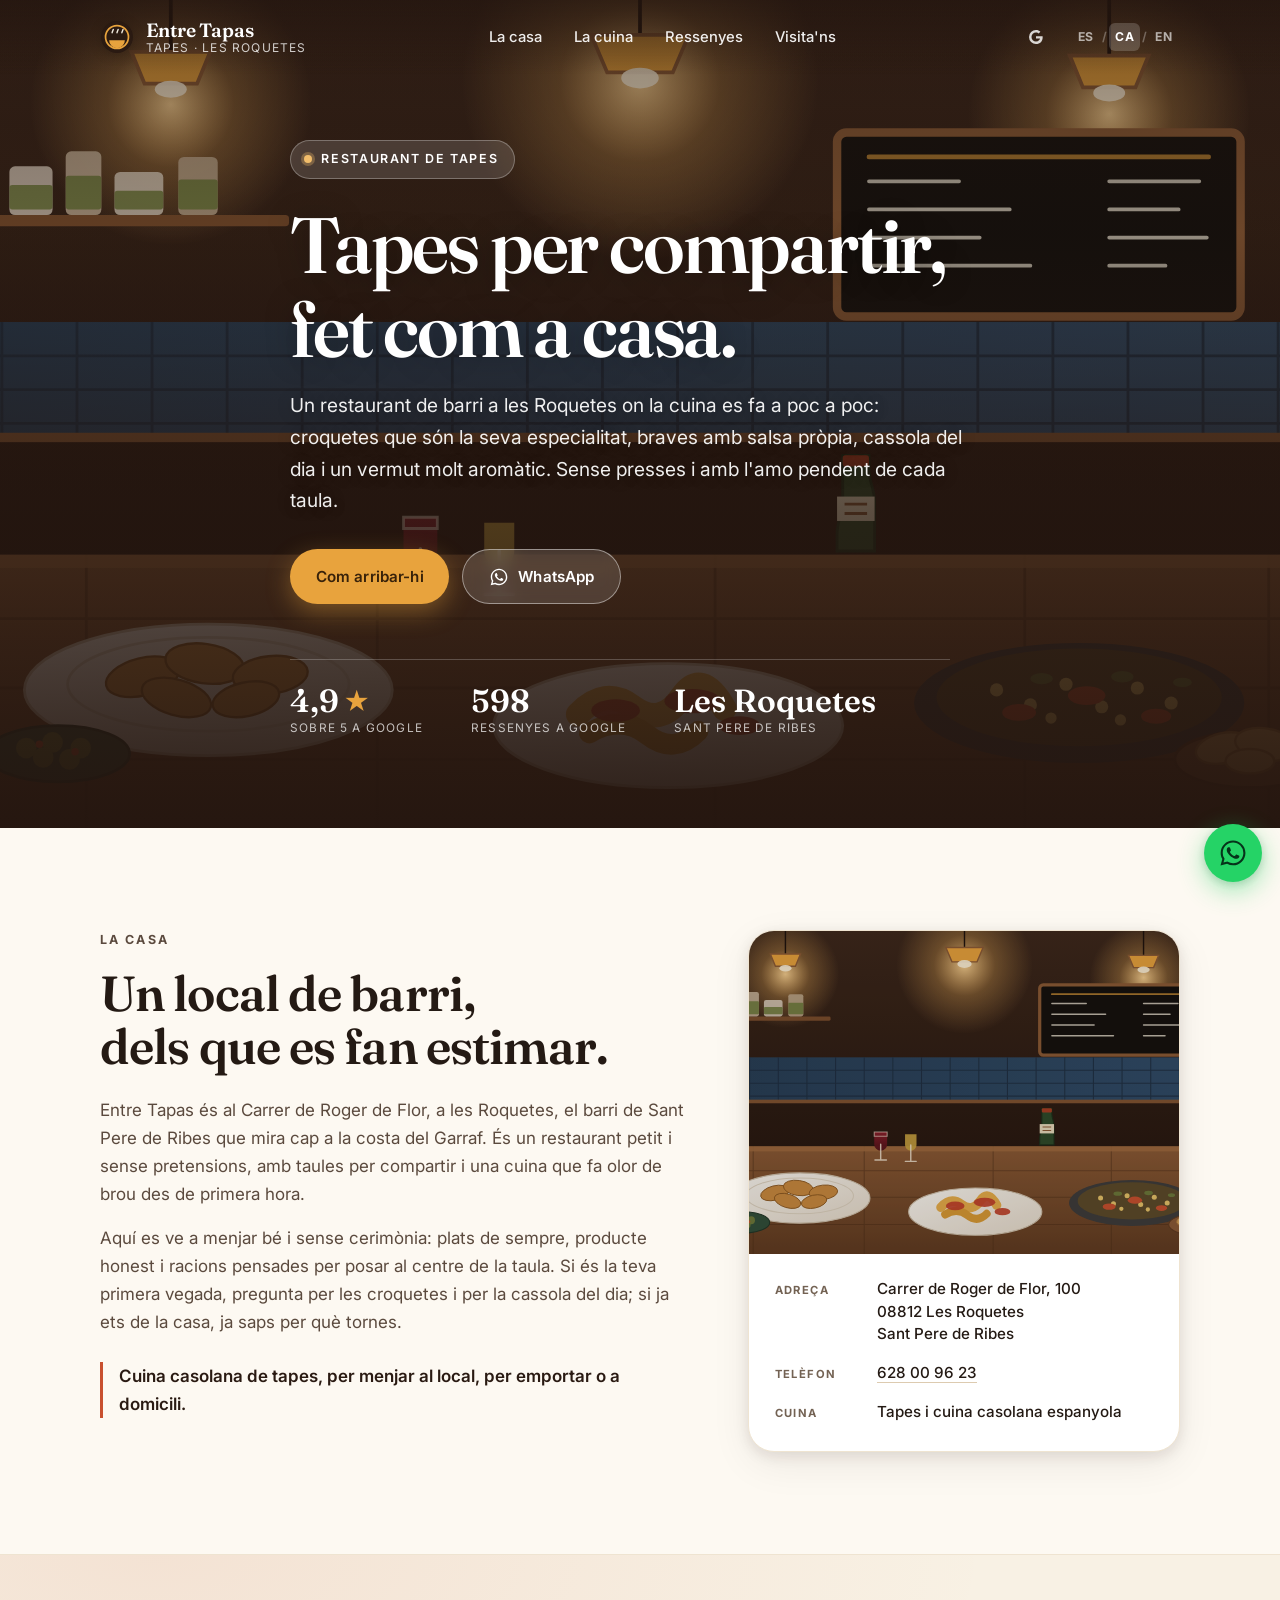
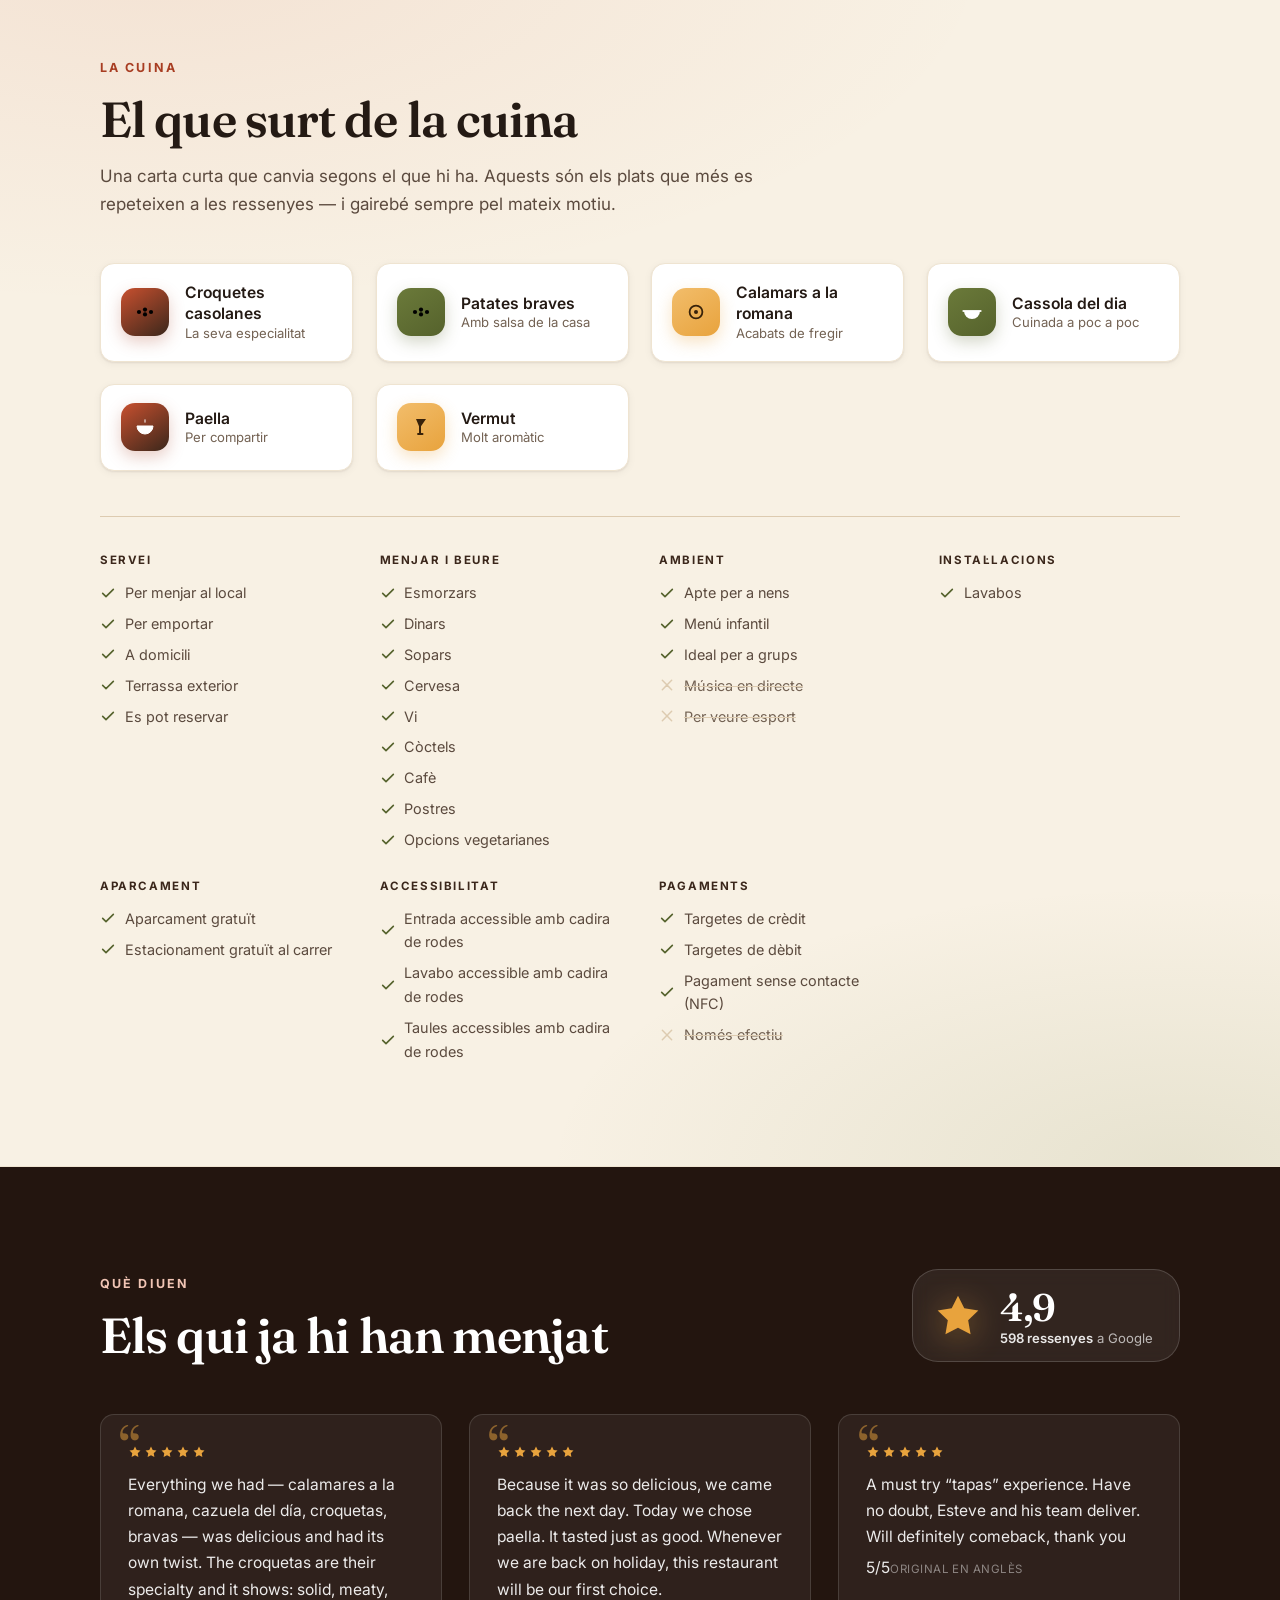
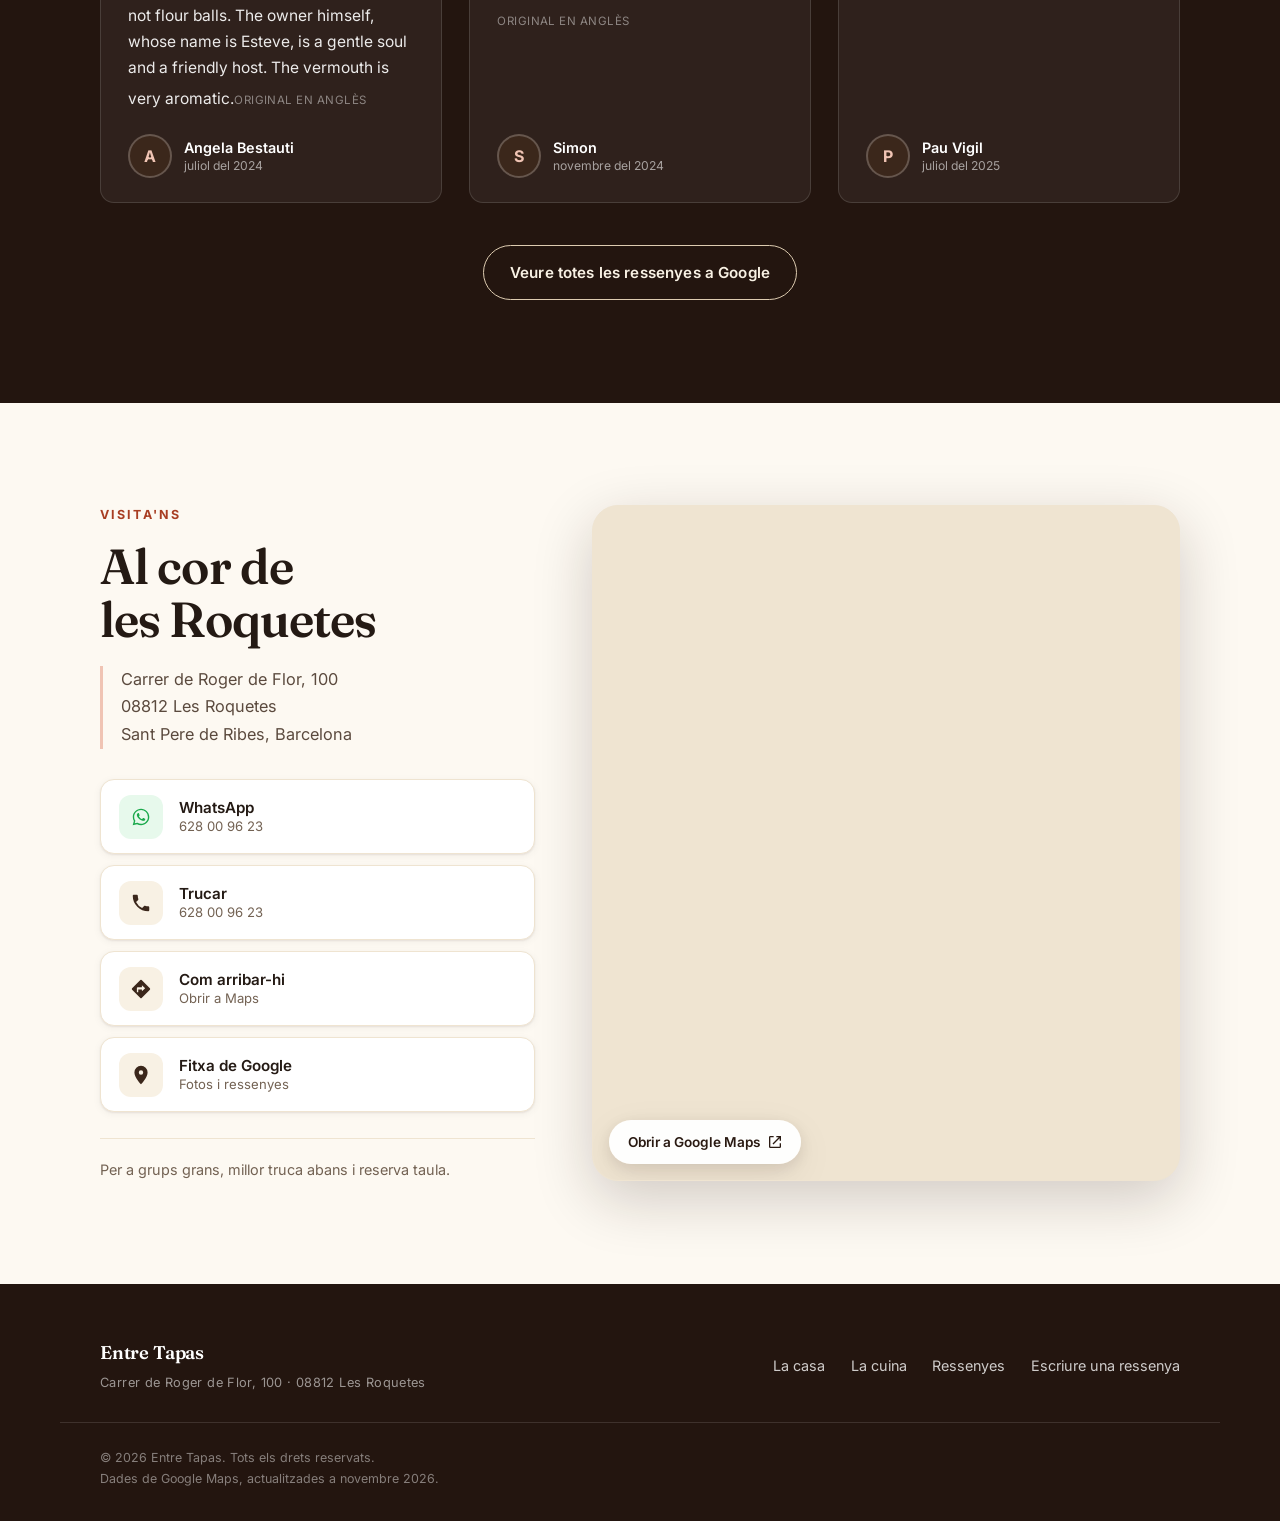
==== ca/index.html @ 2a9df908 "Entre Tapas — trilingual tapas restaurant site (es/ca/en)" ====
<!DOCTYPE html>
<html lang="ca-ES" dir="ltr">
<head>
<meta charset="utf-8">
<meta name="viewport" content="width=device-width, initial-scale=1, viewport-fit=cover">
<title>Entre Tapas — Restaurant de tapes a les Roquetes, Sant Pere de Ribes</title>
<meta name="description" content="Entre Tapas, restaurant de tapes al Carrer de Roger de Flor, 100, les Roquetes (Sant Pere de Ribes). Cuina casolana, croquetes de la casa, vermut i tracte proper. 4,9 sobre 5 amb 598 ressenyes a Google.">
<meta name="theme-color" content="#2a1a12">
<meta name="format-detection" content="telephone=no">

<link rel="canonical" href="https://yourdataweb.github.io/entre-tapas/ca/">
<link rel="alternate" hreflang="es" href="https://yourdataweb.github.io/entre-tapas/">
<link rel="alternate" hreflang="ca" href="https://yourdataweb.github.io/entre-tapas/ca/">
<link rel="alternate" hreflang="en" href="https://yourdataweb.github.io/entre-tapas/en/">
<link rel="alternate" hreflang="x-default" href="https://yourdataweb.github.io/entre-tapas/">

<meta property="og:type" content="business.business">
<meta property="og:site_name" content="Entre Tapas">
<meta property="og:title" content="Entre Tapas — Tapes casolanes a les Roquetes">
<meta property="og:description" content="Cuina casolana, croquetes de la casa i vermut a les Roquetes, Sant Pere de Ribes. 4,9 sobre 5 a Google amb 598 ressenyes.">
<meta property="og:image" content="https://yourdataweb.github.io/entre-tapas/assets/photos/og.png">
<meta property="og:image:width" content="1200">
<meta property="og:image:height" content="630">
<meta property="og:image:alt" content="Il·lustració de la barra de tapes d&#39;Entre Tapas, amb plats per compartir">
<meta property="og:url" content="https://yourdataweb.github.io/entre-tapas/ca/">
<meta property="og:locale" content="ca_ES">
<meta property="og:locale:alternate" content="es_ES">
<meta property="og:locale:alternate" content="en_GB">
<meta name="twitter:card" content="summary_large_image">
<meta name="twitter:title" content="Entre Tapas — Tapes casolanes a les Roquetes">
<meta name="twitter:description" content="Cuina casolana, croquetes de la casa i vermut a les Roquetes, Sant Pere de Ribes. 4,9 sobre 5 a Google amb 598 ressenyes.">
<meta name="twitter:image" content="https://yourdataweb.github.io/entre-tapas/assets/photos/og.png">

<link rel="icon" href="../assets/photos/favicon.svg" type="image/svg+xml">
<link rel="apple-touch-icon" href="../assets/photos/apple-touch-icon.png">
<link rel="manifest" href="../manifest.webmanifest">

<link rel="preconnect" href="https://fonts.googleapis.com">
<link rel="preconnect" href="https://fonts.gstatic.com" crossorigin>
<link href="https://fonts.googleapis.com/css2?family=Fraunces:ital,opsz,wght@0,9..144,400;0,9..144,600;0,9..144,700;1,9..144,400&family=Inter:wght@400;500;600;700&display=swap" rel="stylesheet">
<link rel="stylesheet" href="../assets/css/styles.css">

<script type="application/ld+json">{
  "@context": "https://schema.org",
  "@type": "Restaurant",
  "@id": "https://yourdataweb.github.io/entre-tapas/ca/",
  "name": "Entre Tapas",
  "url": "https://yourdataweb.github.io/entre-tapas/ca/",
  "image": "https://yourdataweb.github.io/entre-tapas/assets/photos/og.png",
  "description": "Entre Tapas, restaurant de tapes al Carrer de Roger de Flor, 100, les Roquetes (Sant Pere de Ribes). Cuina casolana, croquetes de la casa, vermut i tracte proper. 4,9 sobre 5 amb 598 ressenyes a Google.",
  "address": {
    "@type": "PostalAddress",
    "streetAddress": "Carrer de Roger de Flor, 100",
    "addressLocality": "Sant Pere de Ribes",
    "addressRegion": "Barcelona",
    "postalCode": "08812",
    "addressCountry": "ES"
  },
  "geo": {
    "@type": "GeoCoordinates",
    "latitude": 41.2312701,
    "longitude": 1.747625
  },
  "telephone": "+34 628 00 96 23",
  "inLanguage": "ca-ES",
  "servesCuisine": "Tapes, Spanish",
  "currenciesAccepted": "EUR",
  "paymentAccepted": "Cash, Credit Card, Debit Card, Contactless",
  "aggregateRating": {
    "@type": "AggregateRating",
    "ratingValue": 4.9,
    "reviewCount": 598,
    "bestRating": 5,
    "worstRating": 1
  },
  "hasMap": "https://maps.google.com/?cid=12826023967382182324",
  "sameAs": [
    "https://maps.google.com/?cid=12826023967382182324"
  ],
  "acceptsReservations": true,
  "publicAccess": true,
  "smokingAllowed": false
}</script>
</head>
<body>

<a class="skip" href="#main">Anar al contingut</a>

<header class="site-header" id="top">
  <div class="wrap header-inner">
    <a class="brand" href="../" aria-label="Entre Tapas — inici">
      <span class="brand-mark" aria-hidden="true">
        <svg viewBox="0 0 32 32" width="32" height="32" focusable="false">
          <circle cx="16" cy="16" r="15" fill="#2a1a12"/>
          <circle cx="16" cy="16" r="10.8" fill="none" stroke="#e8a33d" stroke-width="1.6"/>
          <path d="M8.6 19.1h14.8a7.4 7.4 0 0 1-14.8 0Z" fill="#e8a33d"/>
          <path d="M11.4 12.1c0-1.5 1.1-2.1 1.1-3.3M16 12.1c0-1.5 1.1-2.1 1.1-3.3M20.6 12.1c0-1.5 1.1-2.1 1.1-3.3"
                fill="none" stroke="#f2ece1" stroke-width="1.3" stroke-linecap="round"/>
        </svg>
      </span>
      <span class="brand-text">
        <span class="brand-name">Entre Tapas</span>
        <span class="brand-sub">Tapes · les Roquetes</span>
      </span>
    </a>

    <nav class="nav" aria-label="Navegació principal">
      <a href="#about">La casa</a>
      <a href="#kitchen">La cuina</a>
      <a href="#reviews">Ressenyes</a>
      <a href="#visit">Visita&#39;ns</a>
    </nav>

    <div class="header-tools">

      <ul class="social-bar social-bar--header" aria-label="Xarxes socials">
        <a class="social-link" href="https://maps.google.com/?cid=12826023967382182324" target="_blank" rel="noopener noreferrer me"
           aria-label="Google (s&#39;obre en una pestanya nova)">
          <svg viewBox="0 0 24 24" width="18" height="18" aria-hidden="true" focusable="false"><path fill="currentColor" d="M21.35 11.1H12v2.9h5.35c-.25 1.35-1.7 3.95-5.35 3.95A5.95 5.95 0 0 1 6 12a5.95 5.95 0 0 1 6-5.95c1.7 0 2.85.72 3.5 1.34l2.4-2.31C16.35 3.6 14.4 2.7 12 2.7A9.3 9.3 0 0 0 2.7 12 9.3 9.3 0 0 0 12 21.3c5.35 0 8.9-3.76 8.9-9.05 0-.6-.07-1.06-.15-1.15Z"/></svg>
        </a>
      </ul>

      <div class="lang-switch lang-switch--header" role="group" aria-label="Canviar d&#39;idioma"><a href="../" class="lang-opt" lang="es" hreflang="es"
           aria-label="Veure aquesta pàgina en castellà">ES</a><span class="lang-sep" aria-hidden="true">/</span><a href="./" class="lang-opt is-active" lang="ca" hreflang="ca"
           aria-label="Veure aquesta pàgina en català" aria-current="true">CA</a><span class="lang-sep" aria-hidden="true">/</span><a href="../en/" class="lang-opt" lang="en" hreflang="en"
           aria-label="View this page in English">EN</a></div>
      <button class="nav-toggle" type="button" aria-expanded="false" aria-controls="mobile-nav"
              aria-label="Obrir menú" data-label-open="Obrir menú" data-label-close="Tancar menú">
        <span></span><span></span><span></span>
      </button>
    </div>
  </div>

  <div class="mobile-nav" id="mobile-nav" hidden>
    <nav aria-label="Navegació principal">
      <a href="#about">La casa</a>
      <a href="#kitchen">La cuina</a>
      <a href="#reviews">Ressenyes</a>
      <a href="#visit">Visita&#39;ns</a>
    </nav>

      <ul class="social-bar social-bar--mobile" aria-label="Xarxes socials">
        <a class="social-link" href="https://maps.google.com/?cid=12826023967382182324" target="_blank" rel="noopener noreferrer me"
           aria-label="Google (s&#39;obre en una pestanya nova)">
          <svg viewBox="0 0 24 24" width="18" height="18" aria-hidden="true" focusable="false"><path fill="currentColor" d="M21.35 11.1H12v2.9h5.35c-.25 1.35-1.7 3.95-5.35 3.95A5.95 5.95 0 0 1 6 12a5.95 5.95 0 0 1 6-5.95c1.7 0 2.85.72 3.5 1.34l2.4-2.31C16.35 3.6 14.4 2.7 12 2.7A9.3 9.3 0 0 0 2.7 12 9.3 9.3 0 0 0 12 21.3c5.35 0 8.9-3.76 8.9-9.05 0-.6-.07-1.06-.15-1.15Z"/></svg>
        </a>
      </ul>

      <div class="lang-switch lang-switch--mobile" role="group" aria-label="Canviar d&#39;idioma"><a href="../" class="lang-opt" lang="es" hreflang="es"
           aria-label="Veure aquesta pàgina en castellà">ES</a><span class="lang-sep" aria-hidden="true">/</span><a href="./" class="lang-opt is-active" lang="ca" hreflang="ca"
           aria-label="Veure aquesta pàgina en català" aria-current="true">CA</a><span class="lang-sep" aria-hidden="true">/</span><a href="../en/" class="lang-opt" lang="en" hreflang="en"
           aria-label="View this page in English">EN</a></div>
  </div>
</header>

<main id="main">

  <section class="hero" aria-labelledby="hero-title">
    <div class="hero-media" aria-hidden="true">
      <img src="../assets/photos/poster.svg" alt="" width="1600" height="900" fetchpriority="high" decoding="async">
      <div class="hero-scrim"></div>
    </div>

    <div class="wrap hero-inner">
      <p class="hero-eyebrow">
        <span class="dot" aria-hidden="true"></span>
        <span>Restaurant de tapes</span>
      </p>

      <h1 id="hero-title">Tapes per compartir,<br>fet com a casa.</h1>
      <p class="hero-lede">Un restaurant de barri a les Roquetes on la cuina es fa a poc a poc: croquetes que són la seva especialitat, braves amb salsa pròpia, cassola del dia i un vermut molt aromàtic. Sense presses i amb l&#39;amo pendent de cada taula.</p>

      <div class="hero-actions">
        <a class="btn btn-primary" href="#visit">Com arribar-hi</a>
        <a class="btn btn-ghost" href="https://wa.me/34628009623" target="_blank" rel="noopener noreferrer"><svg viewBox="0 0 24 24" width="20" height="20" aria-hidden="true" focusable="false"><path fill="currentColor" d="M12.04 2C6.58 2 2.13 6.45 2.13 11.91c0 1.75.46 3.45 1.32 4.95L2 22l5.25-1.38a9.9 9.9 0 0 0 4.79 1.22h.01c5.46 0 9.91-4.45 9.91-9.91S17.5 2 12.04 2Zm0 18.15h-.01a8.2 8.2 0 0 1-4.19-1.15l-.3-.18-3.12.82.83-3.04-.2-.31a8.19 8.19 0 0 1-1.26-4.38c0-4.54 3.7-8.24 8.25-8.24 2.2 0 4.27.86 5.83 2.42a8.2 8.2 0 0 1 2.41 5.83c0 4.54-3.7 8.23-8.24 8.23Zm4.52-6.16c-.25-.12-1.47-.72-1.69-.81-.23-.08-.39-.12-.56.13-.16.24-.64.8-.79.97-.14.16-.29.19-.54.06-.25-.12-1.05-.39-1.99-1.23-.74-.66-1.23-1.47-1.38-1.72-.14-.25-.01-.38.11-.51.11-.11.25-.29.37-.43.12-.14.16-.25.25-.41.08-.17.04-.31-.02-.43-.06-.12-.56-1.34-.76-1.84-.2-.48-.4-.42-.56-.43h-.47c-.17 0-.43.06-.66.31-.23.25-.87.85-.87 2.07s.89 2.4 1.02 2.56c.12.17 1.75 2.67 4.25 3.74.59.26 1.05.41 1.41.52.59.19 1.13.16 1.56.1.48-.07 1.47-.6 1.68-1.18.21-.58.21-1.07.14-1.18-.06-.1-.22-.16-.47-.28Z"/></svg>WhatsApp<span class="sr-only"> (s&#39;obre en una pestanya nova)</span></a>
      </div>

      <ul class="hero-stats" aria-label="D&#39;un cop d&#39;ull">
        <li>
          <span class="stat-value">4,9<span class="stat-star" aria-hidden="true">★</span></span>
          <span class="stat-label">sobre 5 a Google</span>
        </li>
        <li>
          <span class="stat-value">598</span>
          <span class="stat-label">ressenyes a Google</span>
        </li>
        <li>
          <span class="stat-value">Les Roquetes</span>
          <span class="stat-label">Sant Pere de Ribes</span>
        </li>
      </ul>
    </div>
  </section>

  <section class="section about" id="about" aria-labelledby="about-title">
    <div class="wrap about-grid">
      <div class="about-copy">
        <p class="eyebrow">La casa</p>
        <h2 id="about-title">Un local de barri,<br>dels que es fan estimar.</h2>
        <p>Entre Tapas és al Carrer de Roger de Flor, a les Roquetes, el barri de Sant Pere de Ribes que mira cap a la costa del Garraf. És un restaurant petit i sense pretensions, amb taules per compartir i una cuina que fa olor de brou des de primera hora.</p>
        <p>Aquí es ve a menjar bé i sense cerimònia: plats de sempre, producte honest i racions pensades per posar al centre de la taula. Si és la teva primera vegada, pregunta per les croquetes i per la cassola del dia; si ja ets de la casa, ja saps per què tornes.</p>
        <p class="about-note">Cuina casolana de tapes, per menjar al local, per emportar o a domicili.</p>
      </div>

      <div class="about-card">
        <div class="about-card-media">
          <img src="../assets/photos/poster.svg" alt="Il·lustració de la barra de tapes d&#39;Entre Tapas, amb plats per compartir" width="800" height="600" loading="lazy" decoding="async">
        </div>
        <dl class="about-facts">
          <div>
            <dt>Adreça</dt>
            <dd>Carrer de Roger de Flor, 100<br>08812 Les Roquetes<br>Sant Pere de Ribes</dd>
          </div>
          <div>
            <dt>Telèfon</dt>
            <dd><a href="tel:+34628009623">628 00 96 23</a></dd>
          </div>
          <div>
            <dt>Cuina</dt>
            <dd>Tapes i cuina casolana espanyola</dd>
          </div>
        </dl>
      </div>
    </div>
  </section>

  <section class="section kitchen" id="kitchen" aria-labelledby="kitchen-title">
    <div class="wrap">
      <p class="eyebrow">La cuina</p>
      <h2 id="kitchen-title">El que surt de la cuina</h2>
      <p class="kitchen-lede">Una carta curta que canvia segons el que hi ha. Aquests són els plats que més es repeteixen a les ressenyes — i gairebé sempre pel mateix motiu.</p>

      <ul class="dish-grid">
        <li class="dish">
          <span class="dish-icon" aria-hidden="true">
            <svg viewBox="0 0 24 24" width="24" height="24" focusable="false"><circle cx="6" cy="12" r="2.1"/><circle cx="12" cy="9.6" r="2.1"/><circle cx="18" cy="12" r="2.1"/><circle cx="12" cy="14.4" r="2.1"/></svg>
          </span>
          <span class="dish-text">
            <strong>Croquetes casolanes</strong>
            <small>La seva especialitat</small>
          </span>
        </li>
        <li class="dish">
          <span class="dish-icon" aria-hidden="true">
            <svg viewBox="0 0 24 24" width="24" height="24" focusable="false"><circle cx="6" cy="12" r="2.1"/><circle cx="12" cy="9.6" r="2.1"/><circle cx="18" cy="12" r="2.1"/><circle cx="12" cy="14.4" r="2.1"/></svg>
          </span>
          <span class="dish-text">
            <strong>Patates braves</strong>
            <small>Amb salsa de la casa</small>
          </span>
        </li>
        <li class="dish">
          <span class="dish-icon" aria-hidden="true">
            <svg viewBox="0 0 24 24" width="24" height="24" focusable="false"><circle cx="12" cy="12" r="6.4" fill="none" stroke="currentColor" stroke-width="1.8"/><circle cx="12" cy="12" r="2" fill="currentColor"/></svg>
          </span>
          <span class="dish-text">
            <strong>Calamars a la romana</strong>
            <small>Acabats de fregir</small>
          </span>
        </li>
        <li class="dish">
          <span class="dish-icon" aria-hidden="true">
            <svg viewBox="0 0 24 24" width="24" height="24" focusable="false"><path d="M4 11h16a8 8 0 0 1-16 0Z" fill="currentColor"/><path d="M2.6 11h18.8" stroke="currentColor" stroke-width="1.8"/></svg>
          </span>
          <span class="dish-text">
            <strong>Cassola del dia</strong>
            <small>Cuinada a poc a poc</small>
          </span>
        </li>
        <li class="dish">
          <span class="dish-icon" aria-hidden="true">
            <svg viewBox="0 0 24 24" width="24" height="24" focusable="false"><path d="M12 4.4v3.2M4 11h16a8 8 0 0 1-16 0Z" fill="currentColor" stroke="currentColor"/></svg>
          </span>
          <span class="dish-text">
            <strong>Paella</strong>
            <small>Per compartir</small>
          </span>
        </li>
        <li class="dish">
          <span class="dish-icon" aria-hidden="true">
            <svg viewBox="0 0 24 24" width="24" height="24" focusable="false"><path d="M7 4h10l-5 7.2V19h-2v-7.8L7 4Z" fill="currentColor"/><path d="M9 19h4.6" stroke="currentColor" stroke-width="1.8" stroke-linecap="round"/></svg>
          </span>
          <span class="dish-text">
            <strong>Vermut</strong>
            <small>Molt aromàtic</small>
          </span>
        </li></ul>

      <div class="feature-columns"><div class="cap-inner">
        <div class="cap-group">
          <h3 class="cap-title">Servei</h3>
          <ul class="cap-list"><li class="cap is-yes"><svg viewBox="0 0 24 24" fill="none" stroke="currentColor" stroke-width="2.4" stroke-linecap="round" stroke-linejoin="round" aria-hidden="true"><path d="m4 12.5 5 5L20 6.5"/></svg><span>Per menjar al local</span></li><li class="cap is-yes"><svg viewBox="0 0 24 24" fill="none" stroke="currentColor" stroke-width="2.4" stroke-linecap="round" stroke-linejoin="round" aria-hidden="true"><path d="m4 12.5 5 5L20 6.5"/></svg><span>Per emportar</span></li><li class="cap is-yes"><svg viewBox="0 0 24 24" fill="none" stroke="currentColor" stroke-width="2.4" stroke-linecap="round" stroke-linejoin="round" aria-hidden="true"><path d="m4 12.5 5 5L20 6.5"/></svg><span>A domicili</span></li><li class="cap is-yes"><svg viewBox="0 0 24 24" fill="none" stroke="currentColor" stroke-width="2.4" stroke-linecap="round" stroke-linejoin="round" aria-hidden="true"><path d="m4 12.5 5 5L20 6.5"/></svg><span>Terrassa exterior</span></li><li class="cap is-yes"><svg viewBox="0 0 24 24" fill="none" stroke="currentColor" stroke-width="2.4" stroke-linecap="round" stroke-linejoin="round" aria-hidden="true"><path d="m4 12.5 5 5L20 6.5"/></svg><span>Es pot reservar</span></li></ul>
        </div>
        <div class="cap-group">
          <h3 class="cap-title">Menjar i beure</h3>
          <ul class="cap-list"><li class="cap is-yes"><svg viewBox="0 0 24 24" fill="none" stroke="currentColor" stroke-width="2.4" stroke-linecap="round" stroke-linejoin="round" aria-hidden="true"><path d="m4 12.5 5 5L20 6.5"/></svg><span>Esmorzars</span></li><li class="cap is-yes"><svg viewBox="0 0 24 24" fill="none" stroke="currentColor" stroke-width="2.4" stroke-linecap="round" stroke-linejoin="round" aria-hidden="true"><path d="m4 12.5 5 5L20 6.5"/></svg><span>Dinars</span></li><li class="cap is-yes"><svg viewBox="0 0 24 24" fill="none" stroke="currentColor" stroke-width="2.4" stroke-linecap="round" stroke-linejoin="round" aria-hidden="true"><path d="m4 12.5 5 5L20 6.5"/></svg><span>Sopars</span></li><li class="cap is-yes"><svg viewBox="0 0 24 24" fill="none" stroke="currentColor" stroke-width="2.4" stroke-linecap="round" stroke-linejoin="round" aria-hidden="true"><path d="m4 12.5 5 5L20 6.5"/></svg><span>Cervesa</span></li><li class="cap is-yes"><svg viewBox="0 0 24 24" fill="none" stroke="currentColor" stroke-width="2.4" stroke-linecap="round" stroke-linejoin="round" aria-hidden="true"><path d="m4 12.5 5 5L20 6.5"/></svg><span>Vi</span></li><li class="cap is-yes"><svg viewBox="0 0 24 24" fill="none" stroke="currentColor" stroke-width="2.4" stroke-linecap="round" stroke-linejoin="round" aria-hidden="true"><path d="m4 12.5 5 5L20 6.5"/></svg><span>Còctels</span></li><li class="cap is-yes"><svg viewBox="0 0 24 24" fill="none" stroke="currentColor" stroke-width="2.4" stroke-linecap="round" stroke-linejoin="round" aria-hidden="true"><path d="m4 12.5 5 5L20 6.5"/></svg><span>Cafè</span></li><li class="cap is-yes"><svg viewBox="0 0 24 24" fill="none" stroke="currentColor" stroke-width="2.4" stroke-linecap="round" stroke-linejoin="round" aria-hidden="true"><path d="m4 12.5 5 5L20 6.5"/></svg><span>Postres</span></li><li class="cap is-yes"><svg viewBox="0 0 24 24" fill="none" stroke="currentColor" stroke-width="2.4" stroke-linecap="round" stroke-linejoin="round" aria-hidden="true"><path d="m4 12.5 5 5L20 6.5"/></svg><span>Opcions vegetarianes</span></li></ul>
        </div>
        <div class="cap-group">
          <h3 class="cap-title">Ambient</h3>
          <ul class="cap-list"><li class="cap is-yes"><svg viewBox="0 0 24 24" fill="none" stroke="currentColor" stroke-width="2.4" stroke-linecap="round" stroke-linejoin="round" aria-hidden="true"><path d="m4 12.5 5 5L20 6.5"/></svg><span>Apte per a nens</span></li><li class="cap is-yes"><svg viewBox="0 0 24 24" fill="none" stroke="currentColor" stroke-width="2.4" stroke-linecap="round" stroke-linejoin="round" aria-hidden="true"><path d="m4 12.5 5 5L20 6.5"/></svg><span>Menú infantil</span></li><li class="cap is-yes"><svg viewBox="0 0 24 24" fill="none" stroke="currentColor" stroke-width="2.4" stroke-linecap="round" stroke-linejoin="round" aria-hidden="true"><path d="m4 12.5 5 5L20 6.5"/></svg><span>Ideal per a grups</span></li><li class="cap is-no"><svg viewBox="0 0 24 24" fill="none" stroke="currentColor" stroke-width="2.2" stroke-linecap="round" aria-hidden="true"><path d="m5 5 14 14M19 5 5 19"/></svg><span>Música en directe</span></li><li class="cap is-no"><svg viewBox="0 0 24 24" fill="none" stroke="currentColor" stroke-width="2.2" stroke-linecap="round" aria-hidden="true"><path d="m5 5 14 14M19 5 5 19"/></svg><span>Per veure esport</span></li></ul>
        </div>
        <div class="cap-group">
          <h3 class="cap-title">Instal·lacions</h3>
          <ul class="cap-list"><li class="cap is-yes"><svg viewBox="0 0 24 24" fill="none" stroke="currentColor" stroke-width="2.4" stroke-linecap="round" stroke-linejoin="round" aria-hidden="true"><path d="m4 12.5 5 5L20 6.5"/></svg><span>Lavabos</span></li></ul>
        </div>
        <div class="cap-group">
          <h3 class="cap-title">Aparcament</h3>
          <ul class="cap-list"><li class="cap is-yes"><svg viewBox="0 0 24 24" fill="none" stroke="currentColor" stroke-width="2.4" stroke-linecap="round" stroke-linejoin="round" aria-hidden="true"><path d="m4 12.5 5 5L20 6.5"/></svg><span>Aparcament gratuït</span></li><li class="cap is-yes"><svg viewBox="0 0 24 24" fill="none" stroke="currentColor" stroke-width="2.4" stroke-linecap="round" stroke-linejoin="round" aria-hidden="true"><path d="m4 12.5 5 5L20 6.5"/></svg><span>Estacionament gratuït al carrer</span></li></ul>
        </div>
        <div class="cap-group">
          <h3 class="cap-title">Accessibilitat</h3>
          <ul class="cap-list"><li class="cap is-yes"><svg viewBox="0 0 24 24" fill="none" stroke="currentColor" stroke-width="2.4" stroke-linecap="round" stroke-linejoin="round" aria-hidden="true"><path d="m4 12.5 5 5L20 6.5"/></svg><span>Entrada accessible amb cadira de rodes</span></li><li class="cap is-yes"><svg viewBox="0 0 24 24" fill="none" stroke="currentColor" stroke-width="2.4" stroke-linecap="round" stroke-linejoin="round" aria-hidden="true"><path d="m4 12.5 5 5L20 6.5"/></svg><span>Lavabo accessible amb cadira de rodes</span></li><li class="cap is-yes"><svg viewBox="0 0 24 24" fill="none" stroke="currentColor" stroke-width="2.4" stroke-linecap="round" stroke-linejoin="round" aria-hidden="true"><path d="m4 12.5 5 5L20 6.5"/></svg><span>Taules accessibles amb cadira de rodes</span></li></ul>
        </div>
        <div class="cap-group">
          <h3 class="cap-title">Pagaments</h3>
          <ul class="cap-list"><li class="cap is-yes"><svg viewBox="0 0 24 24" fill="none" stroke="currentColor" stroke-width="2.4" stroke-linecap="round" stroke-linejoin="round" aria-hidden="true"><path d="m4 12.5 5 5L20 6.5"/></svg><span>Targetes de crèdit</span></li><li class="cap is-yes"><svg viewBox="0 0 24 24" fill="none" stroke="currentColor" stroke-width="2.4" stroke-linecap="round" stroke-linejoin="round" aria-hidden="true"><path d="m4 12.5 5 5L20 6.5"/></svg><span>Targetes de dèbit</span></li><li class="cap is-yes"><svg viewBox="0 0 24 24" fill="none" stroke="currentColor" stroke-width="2.4" stroke-linecap="round" stroke-linejoin="round" aria-hidden="true"><path d="m4 12.5 5 5L20 6.5"/></svg><span>Pagament sense contacte (NFC)</span></li><li class="cap is-no"><svg viewBox="0 0 24 24" fill="none" stroke="currentColor" stroke-width="2.2" stroke-linecap="round" aria-hidden="true"><path d="m5 5 14 14M19 5 5 19"/></svg><span>Només efectiu</span></li></ul>
        </div>
      </div></div>
    </div>
  </section>

  <section class="section reviews" id="reviews" aria-labelledby="reviews-title">
    <div class="wrap">
      <div class="reviews-head">
        <div>
          <p class="eyebrow">Què diuen</p>
          <h2 id="reviews-title">Els qui ja hi han menjat</h2>
        </div>
        <div class="rating-badge" role="img" aria-label="Valoració de 4,9 sobre 5 basada en 598 ressenyes de Google">
          <span class="rating-star" aria-hidden="true">
            <svg viewBox="0 0 24 24" width="56" height="56" focusable="false"><path fill="currentColor" d="m12 2.6 2.9 5.88 6.49.94-4.7 4.58 1.11 6.46L12 17.4l-5.8 3.06 1.1-6.46-4.69-4.58 6.49-.94L12 2.6Z"/></svg>
          </span>
          <span class="rating-body">
            <span class="rating-value">4,9</span>
            <span class="rating-meta"><span>598 ressenyes</span> a Google</span>
          </span>
        </div>
      </div>

      <ul class="review-grid" id="review-grid">
        <li class="review">
          <span class="review-stars" aria-label="5 / 5"><span class=""><svg viewBox="0 0 24 24" fill="currentColor" aria-hidden="true" focusable="false"><path d="m12 2.6 2.9 5.88 6.49.94-4.7 4.58 1.11 6.46L12 17.4l-5.8 3.06 1.1-6.46-4.69-4.58 6.49-.94L12 2.6Z"/></svg></span><span class=""><svg viewBox="0 0 24 24" fill="currentColor" aria-hidden="true" focusable="false"><path d="m12 2.6 2.9 5.88 6.49.94-4.7 4.58 1.11 6.46L12 17.4l-5.8 3.06 1.1-6.46-4.69-4.58 6.49-.94L12 2.6Z"/></svg></span><span class=""><svg viewBox="0 0 24 24" fill="currentColor" aria-hidden="true" focusable="false"><path d="m12 2.6 2.9 5.88 6.49.94-4.7 4.58 1.11 6.46L12 17.4l-5.8 3.06 1.1-6.46-4.69-4.58 6.49-.94L12 2.6Z"/></svg></span><span class=""><svg viewBox="0 0 24 24" fill="currentColor" aria-hidden="true" focusable="false"><path d="m12 2.6 2.9 5.88 6.49.94-4.7 4.58 1.11 6.46L12 17.4l-5.8 3.06 1.1-6.46-4.69-4.58 6.49-.94L12 2.6Z"/></svg></span><span class=""><svg viewBox="0 0 24 24" fill="currentColor" aria-hidden="true" focusable="false"><path d="m12 2.6 2.9 5.88 6.49.94-4.7 4.58 1.11 6.46L12 17.4l-5.8 3.06 1.1-6.46-4.69-4.58 6.49-.94L12 2.6Z"/></svg></span></span>
          <blockquote><p lang="en">Everything we had — calamares a la romana, cazuela del día, croquetas, bravas — was delicious and had its own twist. The croquetas are their specialty and it shows: solid, meaty, not flour balls. The owner himself, whose name is Esteve, is a gentle soul and a friendly host. The vermouth is very aromatic.</p><span class="review-lang">Original en anglès</span></blockquote>
          <footer>
            <span class="review-avatar">
              <span class="review-avatar-fallback" aria-hidden="true">A</span><img src="https://lh3.googleusercontent.com/a-/ALV-UjVMlYPz1Aj9P3bmAUyeVFyhD51n6DeFMOE44fzyADMKrXBDN1Y=s128-c0x00000000-cc-rp-mo-ba5" alt="" width="44" height="44" loading="lazy" decoding="async" referrerpolicy="no-referrer" onerror="this.remove()">
            </span>
            <span class="review-meta">
              <strong>Angela Bestauti</strong>
              <small>juliol del 2024</small>
            </span>
          </footer>
        </li>
        <li class="review">
          <span class="review-stars" aria-label="5 / 5"><span class=""><svg viewBox="0 0 24 24" fill="currentColor" aria-hidden="true" focusable="false"><path d="m12 2.6 2.9 5.88 6.49.94-4.7 4.58 1.11 6.46L12 17.4l-5.8 3.06 1.1-6.46-4.69-4.58 6.49-.94L12 2.6Z"/></svg></span><span class=""><svg viewBox="0 0 24 24" fill="currentColor" aria-hidden="true" focusable="false"><path d="m12 2.6 2.9 5.88 6.49.94-4.7 4.58 1.11 6.46L12 17.4l-5.8 3.06 1.1-6.46-4.69-4.58 6.49-.94L12 2.6Z"/></svg></span><span class=""><svg viewBox="0 0 24 24" fill="currentColor" aria-hidden="true" focusable="false"><path d="m12 2.6 2.9 5.88 6.49.94-4.7 4.58 1.11 6.46L12 17.4l-5.8 3.06 1.1-6.46-4.69-4.58 6.49-.94L12 2.6Z"/></svg></span><span class=""><svg viewBox="0 0 24 24" fill="currentColor" aria-hidden="true" focusable="false"><path d="m12 2.6 2.9 5.88 6.49.94-4.7 4.58 1.11 6.46L12 17.4l-5.8 3.06 1.1-6.46-4.69-4.58 6.49-.94L12 2.6Z"/></svg></span><span class=""><svg viewBox="0 0 24 24" fill="currentColor" aria-hidden="true" focusable="false"><path d="m12 2.6 2.9 5.88 6.49.94-4.7 4.58 1.11 6.46L12 17.4l-5.8 3.06 1.1-6.46-4.69-4.58 6.49-.94L12 2.6Z"/></svg></span></span>
          <blockquote><p lang="en">Because it was so delicious, we came back the next day. Today we chose paella. It tasted just as good. Whenever we are back on holiday, this restaurant will be our first choice.</p><span class="review-lang">Original en anglès</span></blockquote>
          <footer>
            <span class="review-avatar">
              <span class="review-avatar-fallback" aria-hidden="true">S</span><img src="https://lh3.googleusercontent.com/a-/ALV-UjW9GNkBhTxRxsc7ni58oKzXyUYLGbPI_lx5yRId5dVjpNsUh6I=s128-c0x00000000-cc-rp-mo" alt="" width="44" height="44" loading="lazy" decoding="async" referrerpolicy="no-referrer" onerror="this.remove()">
            </span>
            <span class="review-meta">
              <strong>Simon</strong>
              <small>novembre del 2024</small>
            </span>
          </footer>
        </li>
        <li class="review">
          <span class="review-stars" aria-label="5 / 5"><span class=""><svg viewBox="0 0 24 24" fill="currentColor" aria-hidden="true" focusable="false"><path d="m12 2.6 2.9 5.88 6.49.94-4.7 4.58 1.11 6.46L12 17.4l-5.8 3.06 1.1-6.46-4.69-4.58 6.49-.94L12 2.6Z"/></svg></span><span class=""><svg viewBox="0 0 24 24" fill="currentColor" aria-hidden="true" focusable="false"><path d="m12 2.6 2.9 5.88 6.49.94-4.7 4.58 1.11 6.46L12 17.4l-5.8 3.06 1.1-6.46-4.69-4.58 6.49-.94L12 2.6Z"/></svg></span><span class=""><svg viewBox="0 0 24 24" fill="currentColor" aria-hidden="true" focusable="false"><path d="m12 2.6 2.9 5.88 6.49.94-4.7 4.58 1.11 6.46L12 17.4l-5.8 3.06 1.1-6.46-4.69-4.58 6.49-.94L12 2.6Z"/></svg></span><span class=""><svg viewBox="0 0 24 24" fill="currentColor" aria-hidden="true" focusable="false"><path d="m12 2.6 2.9 5.88 6.49.94-4.7 4.58 1.11 6.46L12 17.4l-5.8 3.06 1.1-6.46-4.69-4.58 6.49-.94L12 2.6Z"/></svg></span><span class=""><svg viewBox="0 0 24 24" fill="currentColor" aria-hidden="true" focusable="false"><path d="m12 2.6 2.9 5.88 6.49.94-4.7 4.58 1.11 6.46L12 17.4l-5.8 3.06 1.1-6.46-4.69-4.58 6.49-.94L12 2.6Z"/></svg></span></span>
          <blockquote><p lang="en">A must try “tapas” experience. Have no doubt, Esteve and his team deliver. Will definitely comeback, thank you 5/5</p><span class="review-lang">Original en anglès</span></blockquote>
          <footer>
            <span class="review-avatar">
              <span class="review-avatar-fallback" aria-hidden="true">P</span><img src="https://lh3.googleusercontent.com/a-/ALV-UjWvCSuVl93GmH2Rz6Pj5V7A5-eWFzpzwsUXREGjOewHp5o4M5re=s128-c0x00000000-cc-rp-mo-ba3" alt="" width="44" height="44" loading="lazy" decoding="async" referrerpolicy="no-referrer" onerror="this.remove()">
            </span>
            <span class="review-meta">
              <strong>Pau Vigil</strong>
              <small>juliol del 2025</small>
            </span>
          </footer>
        </li></ul>

      <p class="reviews-foot">
        <a class="btn btn-outline" href="https://www.google.com/maps/place//data=!4m4!3m3!1s0x12a387e1ad257dc5:0xb1ff30d7d87619b4!9m1!1b1" target="_blank" rel="noopener noreferrer">Veure totes les ressenyes a Google<span class="sr-only"> (s&#39;obre en una pestanya nova)</span></a>
      </p>
    </div>
  </section>

  <section class="section visit" id="visit" aria-labelledby="visit-title">
    <div class="wrap visit-grid">
      <div class="visit-copy">
        <p class="eyebrow">Visita&#39;ns</p>
        <h2 id="visit-title">Al cor de les Roquetes</h2>

        <address class="visit-address">
          Carrer de Roger de Flor, 100<br>
          08812 Les Roquetes<br>
          Sant Pere de Ribes, Barcelona
        </address>

        <div class="contact-actions">
          <a class="contact-btn" href="https://wa.me/34628009623" target="_blank" rel="noopener noreferrer" aria-label="Escriure a Entre Tapas per WhatsApp al 628 00 96 23">
            <span class="contact-icon" aria-hidden="true"><svg viewBox="0 0 24 24" width="20" height="20" aria-hidden="true" focusable="false"><path fill="currentColor" d="M12.04 2C6.58 2 2.13 6.45 2.13 11.91c0 1.75.46 3.45 1.32 4.95L2 22l5.25-1.38a9.9 9.9 0 0 0 4.79 1.22h.01c5.46 0 9.91-4.45 9.91-9.91S17.5 2 12.04 2Zm0 18.15h-.01a8.2 8.2 0 0 1-4.19-1.15l-.3-.18-3.12.82.83-3.04-.2-.31a8.19 8.19 0 0 1-1.26-4.38c0-4.54 3.7-8.24 8.25-8.24 2.2 0 4.27.86 5.83 2.42a8.2 8.2 0 0 1 2.41 5.83c0 4.54-3.7 8.23-8.24 8.23Zm4.52-6.16c-.25-.12-1.47-.72-1.69-.81-.23-.08-.39-.12-.56.13-.16.24-.64.8-.79.97-.14.16-.29.19-.54.06-.25-.12-1.05-.39-1.99-1.23-.74-.66-1.23-1.47-1.38-1.72-.14-.25-.01-.38.11-.51.11-.11.25-.29.37-.43.12-.14.16-.25.25-.41.08-.17.04-.31-.02-.43-.06-.12-.56-1.34-.76-1.84-.2-.48-.4-.42-.56-.43h-.47c-.17 0-.43.06-.66.31-.23.25-.87.85-.87 2.07s.89 2.4 1.02 2.56c.12.17 1.75 2.67 4.25 3.74.59.26 1.05.41 1.41.52.59.19 1.13.16 1.56.1.48-.07 1.47-.6 1.68-1.18.21-.58.21-1.07.14-1.18-.06-.1-.22-.16-.47-.28Z"/></svg></span>
            <span class="contact-text"><strong>WhatsApp</strong><small>628 00 96 23</small></span>
          </a>

          <a class="contact-btn" href="tel:+34628009623" aria-label="Trucar a Entre Tapas al 628 00 96 23">
            <span class="contact-icon" aria-hidden="true">
              <svg viewBox="0 0 24 24" width="22" height="22" focusable="false"><path fill="currentColor" d="M6.6 10.8a15.1 15.1 0 0 0 6.6 6.6l2.2-2.2c.3-.3.7-.4 1-.2 1.2.4 2.4.6 3.6.6.6 0 1 .4 1 1V20c0 .6-.4 1-1 1A17 17 0 0 1 3 4c0-.6.4-1 1-1h3.5c.6 0 1 .4 1 1 0 1.3.2 2.5.6 3.6.1.4 0 .8-.2 1l-2.3 2.2Z"/></svg>
            </span>
            <span class="contact-text"><strong>Trucar</strong><small>628 00 96 23</small></span>
          </a>

          <a class="contact-btn" href="https://www.google.com/maps/dir/?api=1&amp;destination=41.2312701,1.747625&amp;destination_place_id=ChIJxX0lreGHoxIRtBl22Ncw_7E" target="_blank" rel="noopener noreferrer">
            <span class="contact-icon" aria-hidden="true">
              <svg viewBox="0 0 24 24" width="22" height="22" focusable="false"><path fill="currentColor" d="M21.7 11.3 12.7 2.3a1 1 0 0 0-1.4 0l-9 9a1 1 0 0 0 0 1.4l9 9a1 1 0 0 0 1.4 0l9-9a1 1 0 0 0 0-1.4ZM13 14.5v-2h-4v3H7.5V11a1 1 0 0 1 1-1H13V8l3.5 3.2-3.5 3.3Z"/></svg>
            </span>
            <span class="contact-text"><strong>Com arribar-hi</strong><small>Obrir a Maps</small></span>
          </a>

          <a class="contact-btn" href="https://maps.google.com/?cid=12826023967382182324" target="_blank" rel="noopener noreferrer">
            <span class="contact-icon" aria-hidden="true">
              <svg viewBox="0 0 24 24" width="22" height="22" focusable="false"><path fill="currentColor" d="M12 2a7.2 7.2 0 0 0-7.2 7.2C4.8 15 12 22 12 22s7.2-7 7.2-12.8A7.2 7.2 0 0 0 12 2Zm0 9.6a2.4 2.4 0 1 1 0-4.8 2.4 2.4 0 0 1 0 4.8Z"/></svg>
            </span>
            <span class="contact-text"><strong>Fitxa de Google</strong><small>Fotos i ressenyes</small></span>
          </a>
        </div>

        <p class="visit-note">Per a grups grans, millor truca abans i reserva taula.</p>
      </div>

      <div class="map-card">
        <iframe
          id="map-frame"
          title="Mapa amb la ubicació d&#39;Entre Tapas al Carrer de Roger de Flor, les Roquetes"
          src="https://www.google.com/maps?q=41.2312701,1.747625&amp;z=17&amp;hl=es&amp;output=embed"
          width="100%" height="100%"
          style="border:0" loading="lazy" referrerpolicy="no-referrer-when-downgrade" allowfullscreen></iframe>
        <a class="map-link" href="https://maps.google.com/?cid=12826023967382182324" target="_blank" rel="noopener noreferrer">
          Obrir a Google Maps
          <svg viewBox="0 0 24 24" width="16" height="16" aria-hidden="true" focusable="false"><path fill="currentColor" d="M14 3v2h3.6l-9.3 9.3 1.4 1.4L19 6.4V10h2V3h-7Z"/><path fill="currentColor" d="M19 19H5V5h5V3H5a2 2 0 0 0-2 2v14a2 2 0 0 0 2 2h14a2 2 0 0 0 2-2v-5h-2v5Z"/></svg>
          <span class="sr-only"> (s&#39;obre en una pestanya nova)</span>
        </a>
      </div>
    </div>
  </section>

</main>

<footer class="site-footer">
  <div class="wrap footer-inner">
    <div class="footer-brand">
      <span class="brand-name">Entre Tapas</span>
      <span class="brand-sub">Carrer de Roger de Flor, 100 · 08812 Les Roquetes</span>
    </div>
    <nav class="footer-links" aria-label="Navegació del peu de pàgina">
      <a href="#about">La casa</a>
      <a href="#kitchen">La cuina</a>
      <a href="#reviews">Ressenyes</a>
      <a href="https://search.google.com/local/writereview?placeid=ChIJxX0lreGHoxIRtBl22Ncw_7E" target="_blank" rel="noopener noreferrer">Escriure una ressenya</a>
    </nav>
  </div>
  <div class="wrap footer-fine">
    <p>© <span id="year">2026</span> Entre Tapas. Tots els drets reservats.</p>
    <p>Dades de Google Maps, actualitzades a novembre 2026.</p>
  </div>
</footer>

<a class="wa-fab" href="https://wa.me/34628009623" target="_blank" rel="noopener noreferrer" aria-label="Escriure a Entre Tapas per WhatsApp al 628 00 96 23"><svg viewBox="0 0 24 24" width="30" height="30" aria-hidden="true" focusable="false"><path fill="currentColor" d="M12.04 2C6.58 2 2.13 6.45 2.13 11.91c0 1.75.46 3.45 1.32 4.95L2 22l5.25-1.38a9.9 9.9 0 0 0 4.79 1.22h.01c5.46 0 9.91-4.45 9.91-9.91S17.5 2 12.04 2Zm0 18.15h-.01a8.2 8.2 0 0 1-4.19-1.15l-.3-.18-3.12.82.83-3.04-.2-.31a8.19 8.19 0 0 1-1.26-4.38c0-4.54 3.7-8.24 8.25-8.24 2.2 0 4.27.86 5.83 2.42a8.2 8.2 0 0 1 2.41 5.83c0 4.54-3.7 8.23-8.24 8.23Zm4.52-6.16c-.25-.12-1.47-.72-1.69-.81-.23-.08-.39-.12-.56.13-.16.24-.64.8-.79.97-.14.16-.29.19-.54.06-.25-.12-1.05-.39-1.99-1.23-.74-.66-1.23-1.47-1.38-1.72-.14-.25-.01-.38.11-.51.11-.11.25-.29.37-.43.12-.14.16-.25.25-.41.08-.17.04-.31-.02-.43-.06-.12-.56-1.34-.76-1.84-.2-.48-.4-.42-.56-.43h-.47c-.17 0-.43.06-.66.31-.23.25-.87.85-.87 2.07s.89 2.4 1.02 2.56c.12.17 1.75 2.67 4.25 3.74.59.26 1.05.41 1.41.52.59.19 1.13.16 1.56.1.48-.07 1.47-.6 1.68-1.18.21-.58.21-1.07.14-1.18-.06-.1-.22-.16-.47-.28Z"/></svg></a>

<script src="../assets/js/app.js" defer></script>
</body>
</html>
---- assets/css/styles.css ----
/* ==========================================================================
   Entre Tapas — tapas restaurant
   Theme: warm tavern. Terracotta, olive, cream paper, dark wood, saffron.
   ========================================================================== */

:root {
  /* palette */
  --wood-900: #23150f;
  --wood-800: #2a1a12;
  --wood-700: #3b271b;
  --wood-600: #4d3524;

  --terra-500: #c8502f;
  --terra-600: #a83d22;
  --terra-200: #f0c4b4;

  --olive-500: #6b7a3a;
  --olive-600: #55622c;
  --olive-200: #d3dbae;

  --saffron-500: #e8a33d;
  --saffron-400: #f2bd6b;

  --cream-50:  #fdf9f2;
  --cream-100: #f8f1e4;
  --cream-200: #efe4d1;
  --cream-300: #ddcbb0;

  --ink: #241a14;
  --ink-soft: #5b4a3e;
  /* 5.15:1 on cream-50 and 4.81:1 on cream-100 — passes WCAG AA for body text */
  --ink-mute: #736253;

  --radius-sm: 6px;
  --radius: 14px;
  --radius-lg: 26px;

  --shadow-sm: 0 1px 2px rgba(35, 21, 15, .07), 0 2px 8px rgba(35, 21, 15, .05);
  --shadow: 0 4px 14px rgba(35, 21, 15, .10), 0 12px 40px rgba(35, 21, 15, .07);
  --shadow-lg: 0 18px 60px rgba(35, 21, 15, .20);

  --font-display: "Fraunces", "Iowan Old Style", Georgia, serif;
  --font-body: "Inter", -apple-system, BlinkMacSystemFont, "Segoe UI", Roboto, sans-serif;

  --wrap: 1160px;
  --header-h: 74px;
}

/* ---------- reset ---------- */
*, *::before, *::after { box-sizing: border-box; }
* { margin: 0; }

html {
  -webkit-text-size-adjust: 100%;
  scroll-behavior: smooth;
  scroll-padding-top: calc(var(--header-h) + 12px);
}

body {
  font-family: var(--font-body);
  font-size: clamp(1rem, .96rem + .2vw, 1.0625rem);
  line-height: 1.65;
  color: var(--ink);
  background: var(--cream-50);
  -webkit-font-smoothing: antialiased;
  text-rendering: optimizeLegibility;
  overflow-x: hidden;
}

img, svg, iframe { display: block; max-width: 100%; }
img { height: auto; }
a { color: inherit; text-decoration: none; }
button { font: inherit; color: inherit; background: none; border: 0; cursor: pointer; }
ul, ol { list-style: none; padding: 0; }

h1, h2, h3 {
  font-family: var(--font-display);
  font-weight: 600;
  line-height: 1.08;
  letter-spacing: -.018em;
  text-wrap: balance;
}

h2 { font-size: clamp(1.85rem, 1.4rem + 2.1vw, 3.1rem); }
h3 { font-size: clamp(1.1rem, 1rem + .5vw, 1.35rem); }

:focus-visible {
  outline: 3px solid var(--saffron-500);
  outline-offset: 3px;
  border-radius: 3px;
}

.skip {
  position: absolute; left: -9999px; top: 0;
  background: var(--wood-800); color: #fff;
  padding: .85rem 1.4rem; z-index: 999; border-radius: 0 0 var(--radius) 0;
}
.skip:focus { left: 0; }

.wrap {
  width: 100%;
  max-width: var(--wrap);
  margin-inline: auto;
  padding-inline: clamp(1.15rem, 4vw, 2.5rem);
}

/* ---------- shared bits ---------- */
.eyebrow {
  font-size: .78rem;
  font-weight: 700;
  letter-spacing: .17em;
  text-transform: uppercase;
  color: var(--terra-600);
  margin-bottom: .9rem;
}

.btn {
  display: inline-flex;
  align-items: center;
  gap: .6rem;
  padding: .88rem 1.6rem;
  border-radius: 999px;
  font-weight: 600;
  font-size: .95rem;
  letter-spacing: .01em;
  transition: transform .18s ease, box-shadow .18s ease, background-color .18s ease, color .18s ease;
  white-space: nowrap;
}
.btn:hover { transform: translateY(-2px); }
.btn:active { transform: translateY(0); }

.btn-primary {
  background: var(--saffron-500);
  color: #38220a;
  box-shadow: 0 8px 24px rgba(232, 163, 61, .38);
}
.btn-primary:hover { background: var(--saffron-400); box-shadow: 0 12px 30px rgba(232, 163, 61, .46); }

.btn-ghost {
  background: rgba(255, 255, 255, .13);
  color: #fff;
  border: 1.5px solid rgba(255, 255, 255, .45);
  backdrop-filter: blur(8px);
  -webkit-backdrop-filter: blur(8px);
}
.btn-ghost:hover { background: rgba(255, 255, 255, .24); }

.btn-outline {
  border: 1.5px solid var(--cream-300);
  color: var(--cream-100);
  background: transparent;
}
.btn-outline:hover { background: #fff; color: var(--wood-900); border-color: #fff; }

/* ==========================================================================
   HEADER
   ========================================================================== */
.site-header {
  position: fixed;
  inset: 0 0 auto 0;
  z-index: 100;
  transition: background-color .3s ease, box-shadow .3s ease, backdrop-filter .3s ease;
}
.site-header::before {
  content: "";
  position: absolute; inset: 0;
  background: linear-gradient(to bottom, rgba(35, 21, 15, .62), transparent);
  pointer-events: none;
  transition: opacity .3s ease;
}
.site-header.is-stuck {
  background: rgba(253, 249, 242, .94);
  backdrop-filter: blur(14px) saturate(1.4);
  -webkit-backdrop-filter: blur(14px) saturate(1.4);
  box-shadow: 0 1px 0 rgba(35, 21, 15, .08), 0 6px 24px rgba(35, 21, 15, .07);
}
.site-header.is-stuck::before { opacity: 0; }

.header-inner {
  position: relative;
  display: flex;
  align-items: center;
  justify-content: space-between;
  gap: 1.5rem;
  height: var(--header-h);
}

.brand { display: flex; align-items: center; gap: .72rem; padding-block: .5rem; }
.brand-mark { display: grid; place-items: center; filter: drop-shadow(0 2px 6px rgba(0,0,0,.22)); }
.brand-mark svg { width: 34px; height: 34px; }
.brand-text { display: flex; flex-direction: column; line-height: 1.15; }

.brand-name {
  font-family: var(--font-display);
  font-weight: 600;
  font-size: 1.2rem;
  letter-spacing: -.01em;
  color: #fff;
  transition: color .3s ease;
}
.brand-sub {
  font-size: .75rem;
  letter-spacing: .1em;
  text-transform: uppercase;
  color: rgba(255, 255, 255, .78);
  transition: color .3s ease;
}
.site-header.is-stuck .brand-name { color: var(--wood-900); }
.site-header.is-stuck .brand-sub { color: var(--ink-mute); }

.sr-only {
  position: absolute;
  width: 1px; height: 1px;
  padding: 0; margin: -1px;
  overflow: hidden;
  clip: rect(0 0 0 0);
  clip-path: inset(50%);
  white-space: nowrap;
  border: 0;
}

/* ---------- header tools: social + language ---------- */
.header-tools {
  display: flex;
  align-items: center;
  gap: 1rem;
}

.social-bar {
  display: flex;
  align-items: center;
  gap: .15rem;
}
.social-link {
  display: grid;
  place-items: center;
  width: 36px; height: 36px;
  border-radius: 50%;
  color: rgba(255, 255, 255, .82);
  transition: color .2s ease, background-color .2s ease, transform .2s ease;
}
.social-link:hover {
  color: #fff;
  background: rgba(255, 255, 255, .16);
  transform: translateY(-1px);
}
.site-header.is-stuck .social-link { color: var(--ink-mute); }
.site-header.is-stuck .social-link:hover { color: var(--wood-800); background: rgba(35, 21, 15, .07); }

.lang-switch {
  display: inline-flex;
  align-items: center;
  gap: .1rem;
  font-size: .76rem;
  font-weight: 700;
  letter-spacing: .05em;
  padding: .3rem .1rem;
}
.lang-opt {
  padding: .25rem .38rem;
  border-radius: var(--radius-sm);
  color: rgba(255, 255, 255, .64);
  transition: color .2s ease, background-color .2s ease;
}
.lang-opt:hover { color: #fff; }
.lang-opt.is-active {
  color: #fff;
  background: rgba(255, 255, 255, .18);
}
.lang-sep { color: rgba(255, 255, 255, .3); }
.site-header.is-stuck .lang-opt { color: var(--ink-mute); }
.site-header.is-stuck .lang-opt:hover { color: var(--wood-800); }
.site-header.is-stuck .lang-opt.is-active { color: #fff; background: var(--wood-800); }
.site-header.is-stuck .lang-sep { color: var(--cream-300); }

/* mobile variants live inside the drawer */
.social-bar--mobile { justify-content: flex-start; padding: .5rem .25rem 0; }
.social-bar--mobile .social-link {
  color: var(--ink-soft);
  width: 40px; height: 40px;
}
.social-bar--mobile .social-link:hover { background: var(--cream-100); color: var(--wood-800); }
.lang-switch--mobile {
  padding: .9rem .25rem .2rem;
  border-top: 1px solid var(--cream-200);
  margin-top: .5rem;
}
.lang-switch--mobile .lang-opt { color: var(--ink-mute); }
.lang-switch--mobile .lang-opt.is-active { background: var(--wood-800); color: #fff; }
.lang-switch--mobile .lang-sep { color: var(--cream-300); }

.nav { display: flex; align-items: center; gap: 2rem; }
.nav a {
  position: relative;
  font-size: .925rem;
  font-weight: 500;
  color: rgba(255, 255, 255, .92);
  padding-block: .35rem;
  transition: color .25s ease;
}
.nav a::after {
  content: "";
  position: absolute; left: 0; bottom: 0;
  width: 100%; height: 2px;
  background: var(--saffron-500);
  transform: scaleX(0);
  transform-origin: left;
  transition: transform .28s cubic-bezier(.22,.9,.3,1);
}
.nav a:hover::after { transform: scaleX(1); }
.site-header.is-stuck .nav a { color: var(--ink-soft); }
.site-header.is-stuck .nav a:hover { color: var(--wood-800); }

.nav-toggle {
  display: none;
  flex-direction: column;
  justify-content: center;
  gap: 5px;
  width: 44px; height: 44px;
  padding: 0 10px;
  border-radius: 50%;
  background: rgba(255, 255, 255, .14);
  border: 1.5px solid rgba(255, 255, 255, .4);
  backdrop-filter: blur(8px);
}
.nav-toggle span {
  display: block; height: 2px; width: 100%;
  background: #fff; border-radius: 2px;
  transition: transform .28s ease, opacity .2s ease;
}
.site-header.is-stuck .nav-toggle { background: rgba(35, 21, 15, .07); border-color: rgba(35, 21, 15, .18); }
.site-header.is-stuck .nav-toggle span { background: var(--wood-900); }
.nav-toggle[aria-expanded="true"] span:nth-child(1) { transform: translateY(7px) rotate(45deg); }
.nav-toggle[aria-expanded="true"] span:nth-child(2) { opacity: 0; }
.nav-toggle[aria-expanded="true"] span:nth-child(3) { transform: translateY(-7px) rotate(-45deg); }

.mobile-nav {
  display: flex;
  flex-direction: column;
  gap: .1rem;
  background: var(--cream-50);
  border-top: 1px solid var(--cream-200);
  box-shadow: var(--shadow);
  padding: .75rem clamp(1.15rem, 4vw, 2.5rem) 1.4rem;
}
.mobile-nav[hidden] { display: none; }
.mobile-nav a {
  padding: .85rem .25rem;
  font-weight: 500;
  color: var(--ink-soft);
  border-bottom: 1px solid var(--cream-200);
}
.mobile-nav a:last-of-type { border-bottom: 0; }

/* ==========================================================================
   HERO
   ========================================================================== */
.hero {
  position: relative;
  min-height: min(92svh, 860px);
  display: flex;
  align-items: flex-end;
  padding-top: calc(var(--header-h) + 3rem);
  padding-bottom: clamp(3rem, 7vw, 6rem);
  color: #fff;
  overflow: hidden;
  isolation: isolate;
}
.hero-media { position: absolute; inset: 0; z-index: -1; }
.hero-media img {
  width: 100%; height: 100%;
  object-fit: cover;
  object-position: center 55%;
  transform: scale(1.02);
}
.hero-scrim {
  position: absolute; inset: 0;
  background:
    linear-gradient(to top, rgba(35, 21, 15, .95) 0%, rgba(35, 21, 15, .66) 38%, rgba(35, 21, 15, .14) 72%, rgba(35, 21, 15, .42) 100%);
}

.hero-inner { position: relative; max-width: 780px; }

.hero-eyebrow {
  display: inline-flex;
  align-items: center;
  gap: .6rem;
  font-size: .78rem;
  font-weight: 600;
  letter-spacing: .13em;
  text-transform: uppercase;
  padding: .5rem 1rem .5rem .8rem;
  border-radius: 999px;
  background: rgba(255, 255, 255, .14);
  border: 1px solid rgba(255, 255, 255, .28);
  backdrop-filter: blur(10px);
  -webkit-backdrop-filter: blur(10px);
  margin-bottom: 1.5rem;
}
.hero-eyebrow .dot {
  width: 8px; height: 8px; border-radius: 50%;
  background: var(--saffron-400);
  box-shadow: 0 0 0 3px rgba(242, 189, 107, .3);
  flex: none;
}

.hero h1 {
  font-size: clamp(2.5rem, 1.6rem + 4.5vw, 4.9rem);
  font-weight: 600;
  letter-spacing: -.028em;
  margin-bottom: 1.15rem;
  text-shadow: 0 2px 30px rgba(0, 0, 0, .3);
}

.hero-lede {
  font-size: clamp(1.02rem, .98rem + .35vw, 1.2rem);
  max-width: 56ch;
  color: rgba(255, 255, 255, .93);
  text-shadow: 0 1px 14px rgba(0, 0, 0, .34);
}

.hero-actions {
  display: flex; flex-wrap: wrap; gap: .8rem;
  margin-top: 2rem;
}

.hero-stats {
  display: flex; flex-wrap: wrap;
  gap: clamp(1.4rem, 4vw, 3rem);
  margin-top: clamp(2.2rem, 5vw, 3.4rem);
  padding-top: 1.6rem;
  border-top: 1px solid rgba(255, 255, 255, .22);
  max-width: 660px;
}
.hero-stats li { display: flex; flex-direction: column; gap: .1rem; }
.stat-value {
  font-family: var(--font-display);
  font-size: clamp(1.5rem, 1.2rem + 1vw, 2rem);
  font-weight: 600;
  line-height: 1;
  display: inline-flex; align-items: center; gap: .4rem;
}
.stat-star { color: var(--saffron-500); font-size: .78em; line-height: 1; }
.stat-label {
  font-size: .74rem;
  letter-spacing: .1em;
  text-transform: uppercase;
  color: rgba(255, 255, 255, .72);
}

/* ==========================================================================
   SECTIONS
   ========================================================================== */
.section { padding-block: clamp(3.8rem, 8vw, 7rem); }

/* ----- about ----- */
.about { background: var(--cream-50); }
.about-grid {
  display: grid;
  grid-template-columns: 1.15fr .85fr;
  gap: clamp(2rem, 5vw, 4.5rem);
  align-items: start;
}
.about-copy h2 { margin-bottom: 1.4rem; }
.about-copy p { color: var(--ink-soft); max-width: 58ch; margin-bottom: 1rem; }
.about-copy p:last-child { margin-bottom: 0; }
.about-note {
  font-weight: 600;
  color: var(--wood-800) !important;
  border-left: 3px solid var(--terra-500);
  padding-left: 1rem;
  margin-top: 1.6rem !important;
}

.about-card {
  background: #fff;
  border-radius: var(--radius-lg);
  overflow: hidden;
  box-shadow: var(--shadow);
  border: 1px solid var(--cream-200);
}
.about-card-media { aspect-ratio: 4 / 3; overflow: hidden; }
.about-card-media img { width: 100%; height: 100%; object-fit: cover; }

.about-facts { padding: 1.5rem 1.6rem 1.7rem; display: grid; gap: 1rem; }
.about-facts > div { display: grid; grid-template-columns: 5.4rem 1fr; gap: 1rem; align-items: baseline; }
.about-facts dt {
  font-size: .7rem; letter-spacing: .12em; text-transform: uppercase;
  color: var(--ink-mute); font-weight: 700;
}
.about-facts dd { font-size: .95rem; color: var(--ink); font-weight: 500; line-height: 1.5; }
.about-facts dd a { border-bottom: 1.5px solid var(--cream-300); transition: border-color .2s; }
.about-facts dd a:hover { border-color: var(--terra-500); }

/* ----- kitchen ----- */
.kitchen {
  background:
    radial-gradient(1200px 500px at 12% 0%, rgba(200, 80, 47, .09), transparent 70%),
    radial-gradient(900px 400px at 92% 100%, rgba(107, 122, 58, .12), transparent 70%),
    var(--cream-100);
  border-block: 1px solid var(--cream-200);
}
.kitchen h2 { margin-bottom: 1rem; max-width: 20ch; }
.kitchen-lede { color: var(--ink-soft); max-width: 62ch; margin-bottom: clamp(2rem, 4vw, 2.8rem); }

.dish-grid {
  display: grid;
  grid-template-columns: repeat(auto-fit, minmax(238px, 1fr));
  gap: clamp(.9rem, 2vw, 1.4rem);
}
.dish {
  display: flex;
  align-items: center;
  gap: 1rem;
  background: #fff;
  border-radius: var(--radius);
  padding: 1.15rem 1.25rem;
  border: 1px solid var(--cream-200);
  box-shadow: var(--shadow-sm);
  transition: transform .22s ease, box-shadow .22s ease, border-color .22s ease;
}
.dish:hover {
  transform: translateY(-3px);
  box-shadow: var(--shadow);
  border-color: var(--terra-200);
}
.dish-icon {
  display: grid; place-items: center;
  width: 48px; height: 48px; flex: none;
  border-radius: 14px;
  background: linear-gradient(145deg, var(--terra-500), var(--wood-700));
  color: #fff;
  box-shadow: 0 6px 16px rgba(168, 61, 34, .26);
}
.dish:nth-child(2n) .dish-icon { background: linear-gradient(145deg, var(--olive-500), var(--olive-600)); box-shadow: 0 6px 16px rgba(85, 98, 44, .26); }
.dish:nth-child(3n) .dish-icon { background: linear-gradient(145deg, var(--saffron-400), var(--saffron-500)); color: #38220a; box-shadow: 0 6px 16px rgba(232, 163, 61, .3); }
.dish-text { display: flex; flex-direction: column; line-height: 1.35; }
.dish-text strong { font-size: .98rem; font-weight: 600; }
.dish-text small { font-size: .82rem; color: var(--ink-mute); }

/* capabilities list (from data) */
.feature-columns {
  margin-top: clamp(2rem, 4vw, 2.8rem);
  padding-top: clamp(1.6rem, 3vw, 2.2rem);
  border-top: 1px solid var(--cream-300);
}
.feature-columns .cap-inner {
  display: grid;
  grid-template-columns: repeat(auto-fit, minmax(215px, 1fr));
  gap: 1.6rem 2.4rem;
}
.feature-columns[hidden] { display: none; }
.cap-group h3 {
  font-family: var(--font-body);
  font-size: .72rem; letter-spacing: .14em; text-transform: uppercase;
  line-height: 1.4;
  color: var(--wood-700); font-weight: 700; margin-bottom: .8rem;
}
.cap-list { display: grid; gap: .45rem; }
.cap {
  display: flex; align-items: center; gap: .55rem;
  font-size: .9rem; color: var(--ink-soft);
}
.cap svg { flex: none; width: 16px; height: 16px; }
.cap.is-yes svg { color: var(--olive-600); }
.cap.is-no { color: var(--ink-mute); text-decoration: line-through; text-decoration-color: var(--cream-300); }
.cap.is-no svg { color: var(--cream-300); }

/* ----- reviews ----- */
.reviews { background: var(--wood-900); color: #fff; }
.reviews .eyebrow { color: var(--terra-200); }
.reviews h2 { color: #fff; }

.reviews-head {
  display: flex; flex-wrap: wrap;
  align-items: flex-end; justify-content: space-between;
  gap: 2rem;
  margin-bottom: clamp(2.2rem, 4vw, 3.2rem);
}

.rating-badge {
  display: flex; align-items: center; gap: 1rem;
  padding: 1rem 1.6rem 1rem 1.2rem;
  border-radius: var(--radius-lg);
  background: rgba(255, 255, 255, .07);
  border: 1px solid rgba(255, 255, 255, .16);
  backdrop-filter: blur(8px);
}
.rating-star { color: var(--saffron-500); display: grid; place-items: center; }
.rating-star svg { width: 52px; height: 52px; filter: drop-shadow(0 4px 16px rgba(232, 163, 61, .45)); }
.rating-body { display: flex; flex-direction: column; line-height: 1.1; }
.rating-value {
  font-family: var(--font-display);
  font-size: 2.4rem; font-weight: 600;
  letter-spacing: -.03em;
}
.rating-meta { font-size: .82rem; color: rgba(255, 255, 255, .68); margin-top: .15rem; }
.rating-meta span:first-child { color: rgba(255, 255, 255, .9); font-weight: 600; }

.review-grid {
  display: grid;
  grid-template-columns: repeat(auto-fit, minmax(300px, 1fr));
  gap: clamp(1rem, 2.4vw, 1.7rem);
}
.review {
  position: relative;
  background: rgba(255, 255, 255, .055);
  border: 1px solid rgba(255, 255, 255, .13);
  border-radius: var(--radius);
  padding: 1.9rem 1.7rem 1.5rem;
  display: flex; flex-direction: column;
  transition: background-color .25s ease, border-color .25s ease, transform .25s ease;
}
.review:hover {
  background: rgba(255, 255, 255, .085);
  border-color: rgba(255, 255, 255, .24);
  transform: translateY(-3px);
}
.review::before {
  content: "\201C";
  position: absolute; top: .35rem; left: 1.15rem;
  font-family: var(--font-display);
  font-size: 3.6rem; line-height: 1;
  color: var(--saffron-500);
  opacity: .5;
}
.review blockquote {
  font-size: .975rem;
  line-height: 1.68;
  color: rgba(255, 255, 255, .91);
  margin-bottom: 1.4rem;
  flex: 1;
}
.review-lang {
  display: inline-block;
  margin-top: .6rem;
  font-size: .72rem;
  letter-spacing: .04em;
  text-transform: uppercase;
  color: rgba(255, 255, 255, .45);
  font-style: normal;
}
.review blockquote p { display: inline; }

.review footer { display: flex; align-items: center; gap: .75rem; }

.review-avatar {
  position: relative;
  width: 44px; height: 44px;
  flex: none;
  border-radius: 50%;
  overflow: hidden;
  border: 2px solid rgba(255, 255, 255, .22);
  background: var(--wood-700);
}
.review-avatar .review-avatar-fallback {
  position: absolute; inset: 0;
  display: grid; place-items: center;
  font-weight: 700; font-size: 1rem;
  color: var(--terra-200);
}
.review-avatar img {
  position: relative;
  width: 100%; height: 100%;
  object-fit: cover;
  border: 0; border-radius: 0;
}
.review-meta { display: flex; flex-direction: column; line-height: 1.3; }
.review-meta strong { font-size: .9rem; font-weight: 600; }
.review-meta small { font-size: .76rem; color: rgba(255, 255, 255, .58); }

.review-stars { display: inline-flex; gap: 2px; margin-bottom: .8rem; color: var(--saffron-500); }
.review-stars svg { width: 14px; height: 14px; }
.review-stars .is-empty { color: rgba(255, 255, 255, .22); }

.reviews-foot { margin-top: clamp(2rem, 4vw, 2.6rem); text-align: center; }

/* ----- visit ----- */
.visit { background: var(--cream-50); }
.visit-grid {
  display: grid;
  grid-template-columns: .85fr 1.15fr;
  gap: clamp(2rem, 4.5vw, 3.6rem);
  align-items: stretch;
}
.visit-copy h2 { margin-bottom: 1.2rem; }
.visit-address {
  font-style: normal;
  font-size: 1.02rem;
  line-height: 1.7;
  color: var(--ink-soft);
  margin-bottom: 1.9rem;
  padding-left: 1.1rem;
  border-left: 3px solid var(--terra-200);
}

.contact-actions { display: grid; gap: .7rem; margin-bottom: 1.6rem; }
.contact-btn {
  display: flex; align-items: center; gap: .95rem;
  padding: .9rem 1.15rem;
  background: #fff;
  border: 1px solid var(--cream-200);
  border-radius: var(--radius);
  box-shadow: var(--shadow-sm);
  transition: transform .2s ease, box-shadow .2s ease, border-color .2s ease;
}
.contact-btn:hover {
  transform: translateX(4px);
  box-shadow: var(--shadow);
  border-color: var(--terra-200);
}
.contact-icon {
  display: grid; place-items: center;
  width: 44px; height: 44px; flex: none;
  border-radius: 12px;
  background: var(--cream-100);
  color: var(--wood-700);
}
.contact-btn:first-child .contact-icon { background: #e7f9ec; color: #1ba94c; }
.contact-btn:first-child:hover { border-color: #9fe0b3; }
.contact-text { display: flex; flex-direction: column; line-height: 1.3; }
.contact-text strong { font-size: .95rem; font-weight: 600; }
.contact-text small { font-size: .82rem; color: var(--ink-mute); }

.visit-note {
  font-size: .9rem;
  color: var(--ink-mute);
  padding-top: 1.2rem;
  border-top: 1px solid var(--cream-200);
}

.map-card {
  position: relative;
  border-radius: var(--radius-lg);
  overflow: hidden;
  min-height: 460px;
  box-shadow: var(--shadow-lg);
  border: 1px solid var(--cream-200);
  background: var(--cream-200);
}
.map-card iframe { width: 100%; height: 100%; min-height: 460px; filter: saturate(1.05); }
.map-link {
  position: absolute; left: 1rem; bottom: 1rem;
  display: inline-flex; align-items: center; gap: .45rem;
  background: rgba(255, 255, 255, .96);
  border-radius: 999px;
  min-height: 44px;
  padding: .62rem 1.15rem;
  font-size: .85rem; font-weight: 600;
  color: var(--wood-800);
  box-shadow: var(--shadow);
  transition: transform .2s ease, box-shadow .2s ease;
}
.map-link:hover { transform: translateY(-2px); box-shadow: var(--shadow-lg); }

/* ==========================================================================
   FOOTER
   ========================================================================== */
.site-footer {
  background: var(--wood-900);
  color: rgba(255, 255, 255, .72);
  padding-block: clamp(2.4rem, 5vw, 3.4rem) 2rem;
}
.footer-inner {
  display: flex; flex-wrap: wrap;
  align-items: center; justify-content: space-between;
  gap: 1.6rem;
  padding-bottom: 1.8rem;
  border-bottom: 1px solid rgba(255, 255, 255, .12);
}
.footer-brand { display: flex; flex-direction: column; gap: .2rem; }
.footer-brand .brand-name { color: #fff; font-family: var(--font-display); font-size: 1.15rem; }
.footer-brand .brand-sub { color: rgba(255, 255, 255, .55); font-size: .8rem; letter-spacing: .03em; text-transform: none; }

.footer-links { display: flex; flex-wrap: wrap; gap: 1.6rem; }
.footer-links a {
  display: inline-flex;
  align-items: center;
  min-height: 44px;
  font-size: .9rem;
  color: rgba(255, 255, 255, .78);
  transition: color .2s ease;
}
.footer-links a:hover { color: var(--saffron-500); }

.footer-fine { padding-top: 1.6rem; }
.footer-fine p { font-size: .78rem; color: rgba(255, 255, 255, .45); }

/* ==========================================================================
   WhatsApp FAB
   ========================================================================== */
.wa-fab {
  position: fixed;
  right: max(1.1rem, env(safe-area-inset-right));
  bottom: max(1.1rem, env(safe-area-inset-bottom));
  z-index: 90;
  width: 58px; height: 58px;
  display: grid; place-items: center;
  border-radius: 50%;
  background: #25D366;
  color: #06331a;
  box-shadow: 0 8px 26px rgba(37, 211, 102, .45), 0 2px 8px rgba(0, 0, 0, .16);
  transition: transform .22s cubic-bezier(.2,.9,.3,1.4), box-shadow .22s ease;
}
.wa-fab:hover { transform: scale(1.08); box-shadow: 0 12px 34px rgba(37, 211, 102, .55); }
.wa-fab:active { transform: scale(.97); }
.wa-fab svg { width: 30px; height: 30px; }

/* ==========================================================================
   RESPONSIVE
   ========================================================================== */
@media (max-width: 1040px) {
  .header-tools .lang-switch { display: none; }
  .nav { gap: 1.4rem; }
}

@media (max-width: 960px) {
  .about-grid,
  .visit-grid { grid-template-columns: 1fr; }
  .map-card { min-height: 380px; }
  .map-card iframe { min-height: 380px; }
  .about-card { max-width: 560px; }
}

@media (max-width: 780px) {
  :root { --header-h: 66px; }
  .nav { display: none; }
  .nav-toggle { display: flex; }
  .brand-sub { display: none; }
  .header-tools .social-bar { display: none; }

  .hero { min-height: 88svh; align-items: flex-end; }
  .hero-stats { gap: 1.6rem; }
  .stat-value { font-size: 1.45rem; }
  .hero-actions .btn { flex: 1 1 auto; justify-content: center; }

  .reviews-head { align-items: flex-start; }
  .rating-badge { padding: .85rem 1.3rem .85rem 1rem; }
  .rating-star svg { width: 42px; height: 42px; }
  .rating-value { font-size: 2rem; }

  .footer-inner { flex-direction: column; align-items: flex-start; gap: 1.2rem; }
  .footer-links { gap: 1.2rem; }
  .wa-fab { width: 54px; height: 54px; bottom: max(.9rem, env(safe-area-inset-bottom)); }
}

@media (max-width: 480px) {
  .hero h1 { font-size: clamp(2.1rem, 8vw, 2.8rem); }
  .about-facts > div { grid-template-columns: 1fr; gap: .15rem; }
  .review { padding: 1.6rem 1.3rem 1.3rem; }
  .dish { padding: 1rem; }
  .dish-icon { width: 42px; height: 42px; }
}

/* ==========================================================================
   MOTION / PRINT
   ========================================================================== */
@media (prefers-reduced-motion: reduce) {
  html { scroll-behavior: auto; }
  *, *::before, *::after {
    animation-duration: .01ms !important;
    animation-iteration-count: 1 !important;
    transition-duration: .01ms !important;
  }
}

@media print {
  .site-header, .wa-fab, .hero-actions, .map-card { display: none; }
  body { background: #fff; color: #000; }
  .hero { min-height: auto; color: #000; padding-block: 2rem; }
  .hero-media, .hero-scrim { display: none; }
  .reviews { background: #fff; color: #000; }
  .reviews h2, .review blockquote { color: #000; }
  .review { border: 1px solid #ccc; }
}
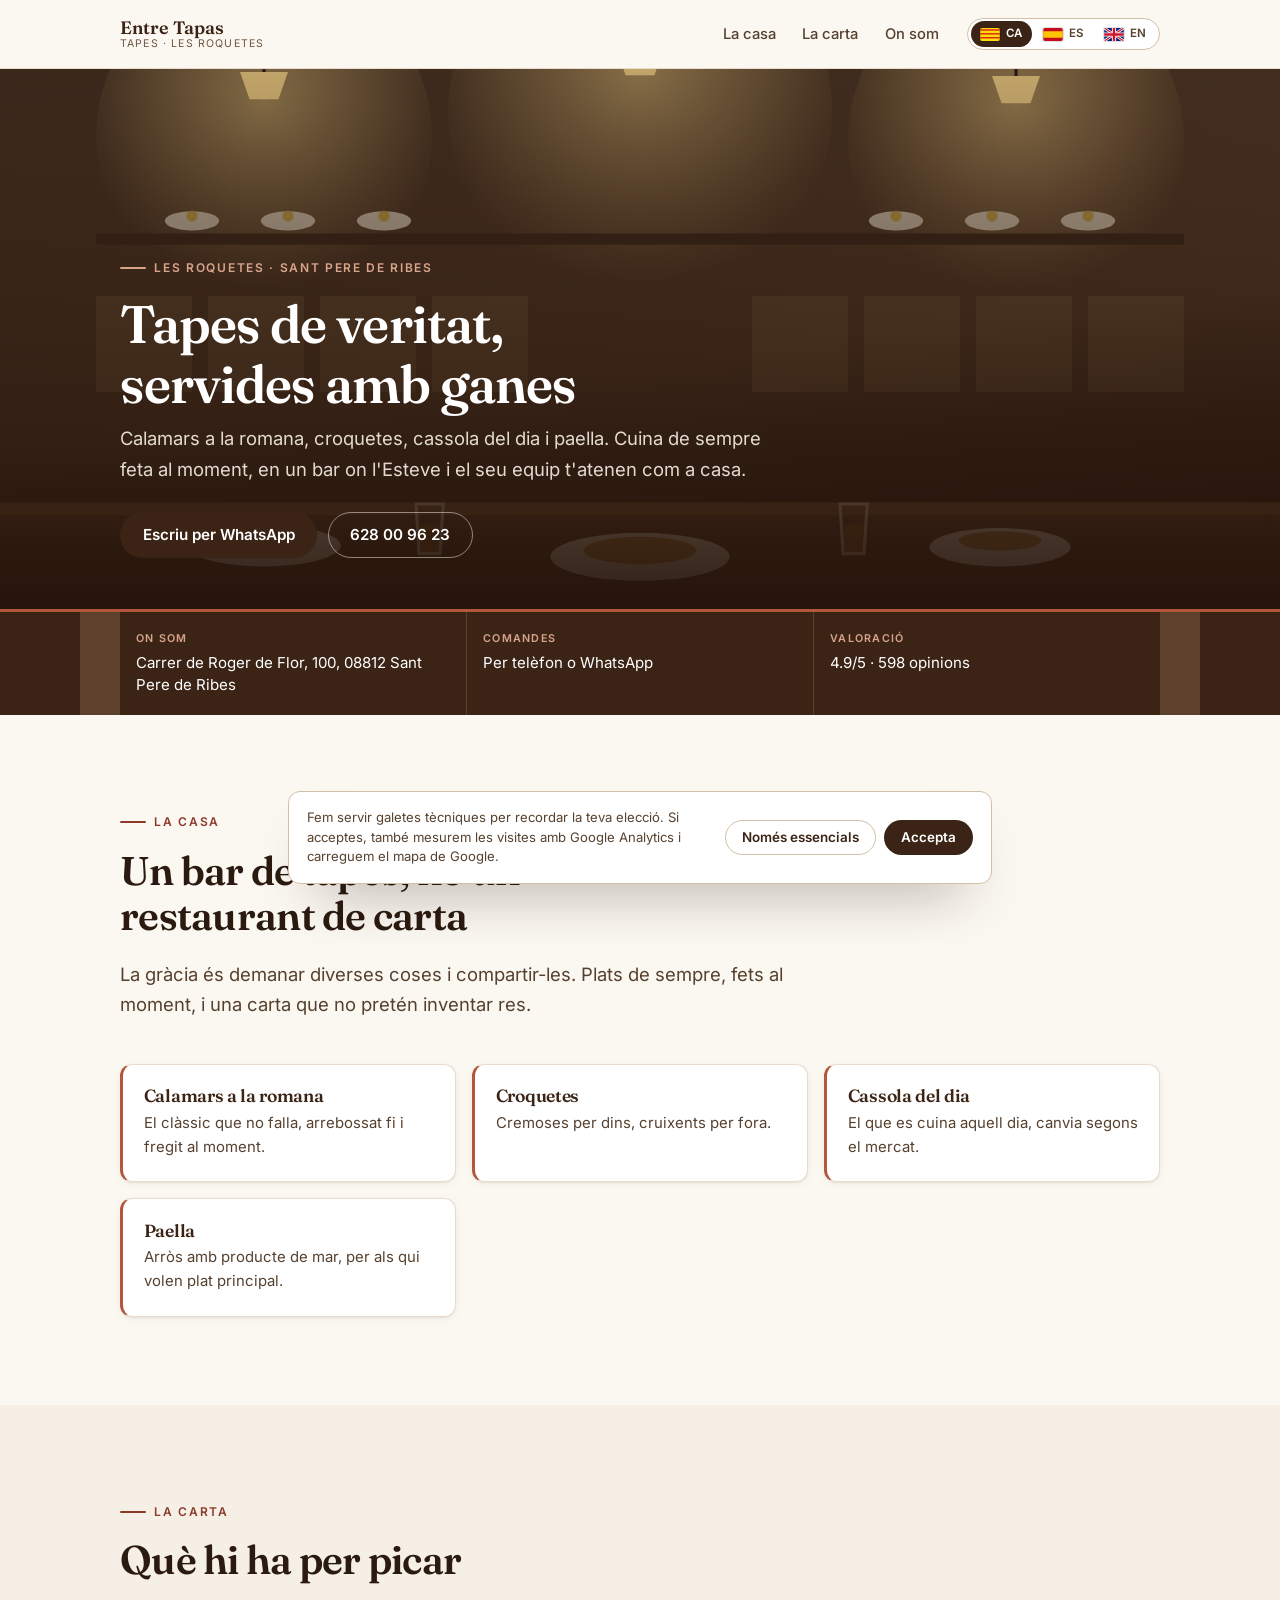
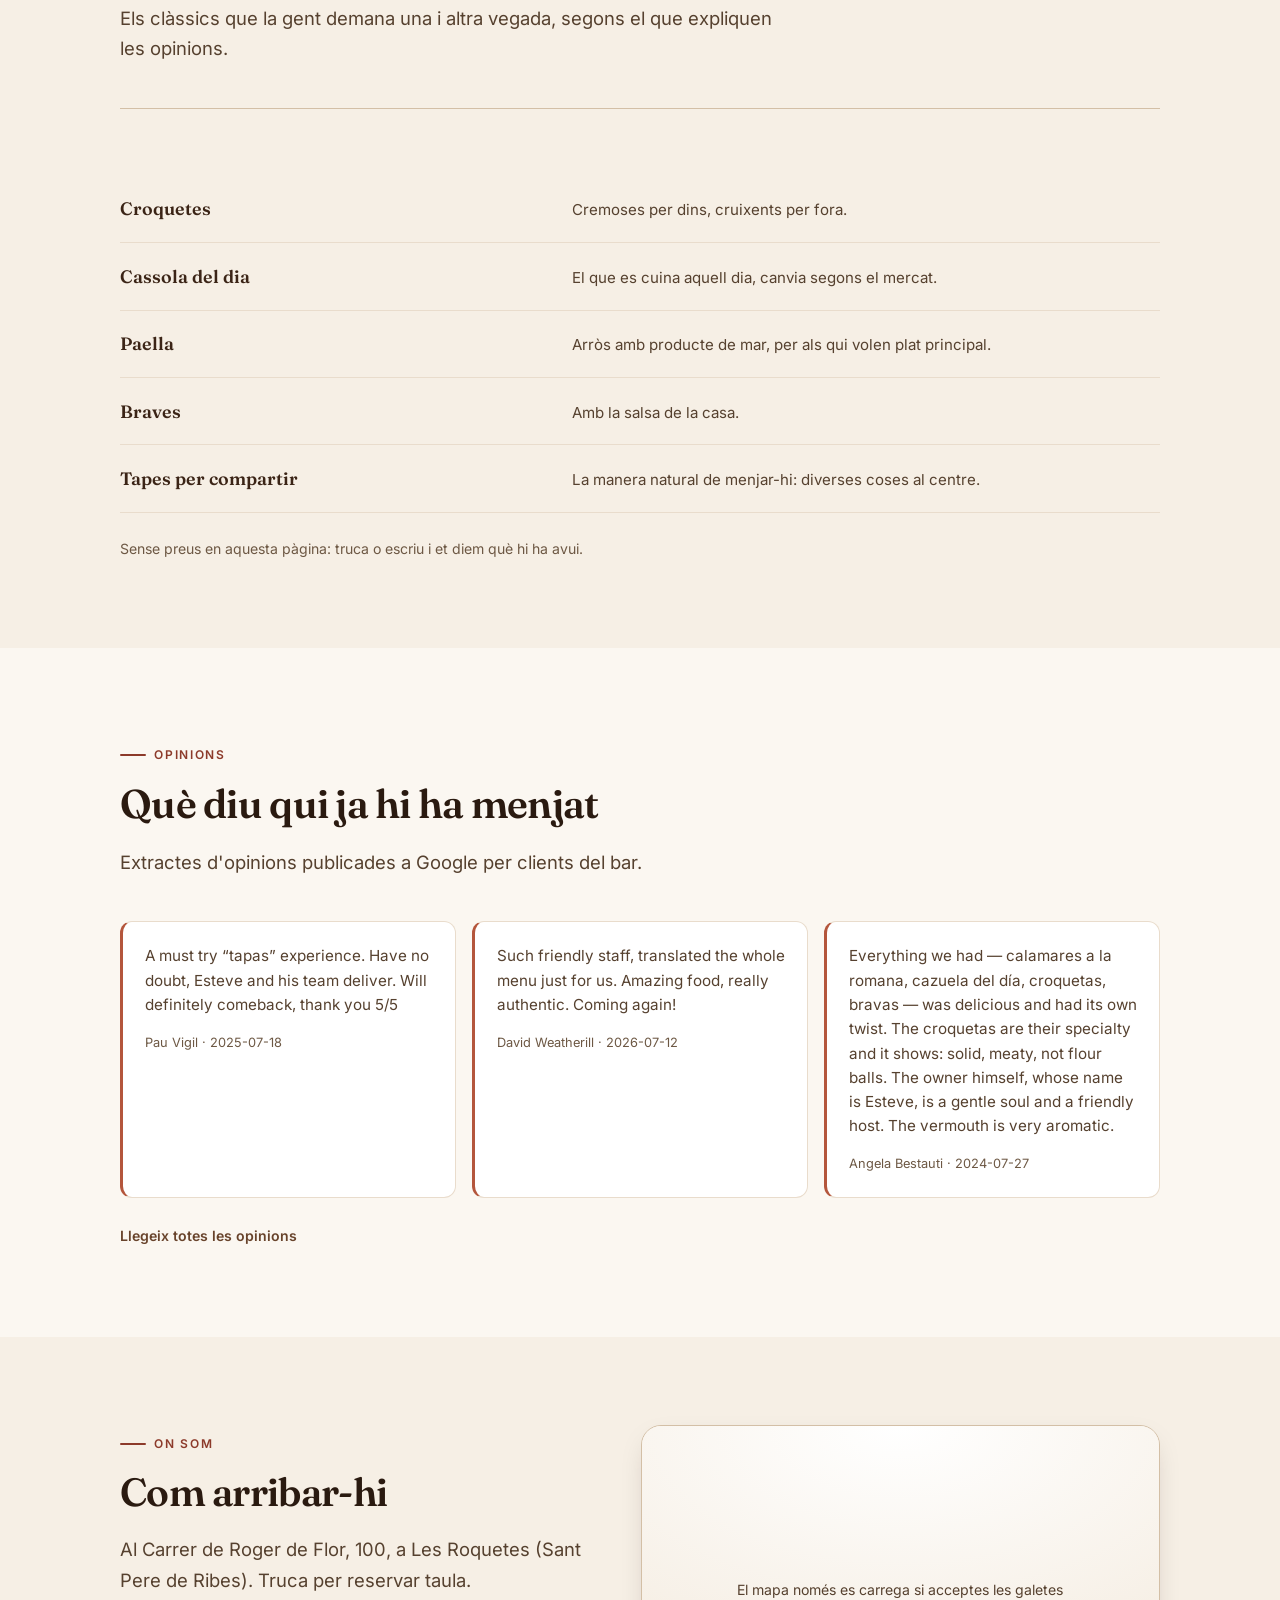
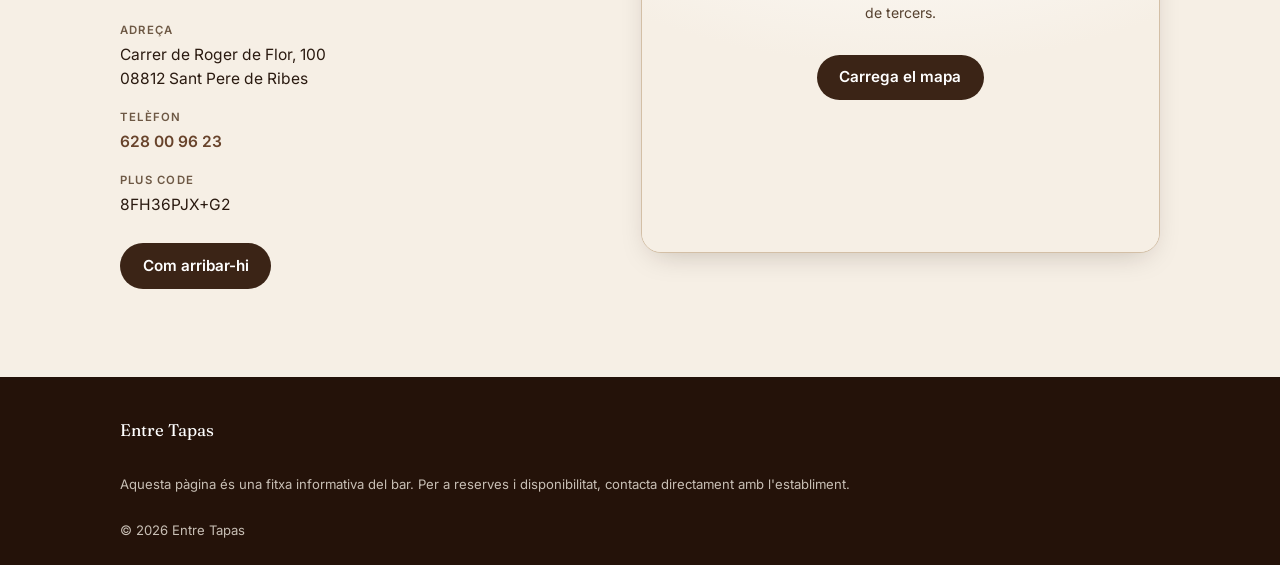
==== commit 763ac5c0: "Rebuild on the current stack: shared components, subdomain URLs, S3 deploy" ====
--- a/ca/index.html
+++ b/ca/index.html
@@ -1,471 +1,7 @@
-<!DOCTYPE html>
-<html lang="ca-ES" dir="ltr">
-<head>
-<meta charset="utf-8">
-<meta name="viewport" content="width=device-width, initial-scale=1, viewport-fit=cover">
-<title>Entre Tapas — Restaurant de tapes a les Roquetes, Sant Pere de Ribes</title>
-<meta name="description" content="Entre Tapas, restaurant de tapes al Carrer de Roger de Flor, 100, les Roquetes (Sant Pere de Ribes). Cuina casolana, croquetes de la casa, vermut i tracte proper. 4,9 sobre 5 amb 598 ressenyes a Google.">
-<meta name="theme-color" content="#2a1a12">
-<meta name="format-detection" content="telephone=no">
-
-<link rel="canonical" href="https://yourdataweb.github.io/entre-tapas/ca/">
-<link rel="alternate" hreflang="es" href="https://yourdataweb.github.io/entre-tapas/">
-<link rel="alternate" hreflang="ca" href="https://yourdataweb.github.io/entre-tapas/ca/">
-<link rel="alternate" hreflang="en" href="https://yourdataweb.github.io/entre-tapas/en/">
-<link rel="alternate" hreflang="x-default" href="https://yourdataweb.github.io/entre-tapas/">
-
-<meta property="og:type" content="business.business">
-<meta property="og:site_name" content="Entre Tapas">
-<meta property="og:title" content="Entre Tapas — Tapes casolanes a les Roquetes">
-<meta property="og:description" content="Cuina casolana, croquetes de la casa i vermut a les Roquetes, Sant Pere de Ribes. 4,9 sobre 5 a Google amb 598 ressenyes.">
-<meta property="og:image" content="https://yourdataweb.github.io/entre-tapas/assets/photos/og.png">
-<meta property="og:image:width" content="1200">
-<meta property="og:image:height" content="630">
-<meta property="og:image:alt" content="Il·lustració de la barra de tapes d&#39;Entre Tapas, amb plats per compartir">
-<meta property="og:url" content="https://yourdataweb.github.io/entre-tapas/ca/">
-<meta property="og:locale" content="ca_ES">
-<meta property="og:locale:alternate" content="es_ES">
-<meta property="og:locale:alternate" content="en_GB">
-<meta name="twitter:card" content="summary_large_image">
-<meta name="twitter:title" content="Entre Tapas — Tapes casolanes a les Roquetes">
-<meta name="twitter:description" content="Cuina casolana, croquetes de la casa i vermut a les Roquetes, Sant Pere de Ribes. 4,9 sobre 5 a Google amb 598 ressenyes.">
-<meta name="twitter:image" content="https://yourdataweb.github.io/entre-tapas/assets/photos/og.png">
-
-<link rel="icon" href="../assets/photos/favicon.svg" type="image/svg+xml">
-<link rel="apple-touch-icon" href="../assets/photos/apple-touch-icon.png">
-<link rel="manifest" href="../manifest.webmanifest">
-
-<link rel="preconnect" href="https://fonts.googleapis.com">
-<link rel="preconnect" href="https://fonts.gstatic.com" crossorigin>
-<link href="https://fonts.googleapis.com/css2?family=Fraunces:ital,opsz,wght@0,9..144,400;0,9..144,600;0,9..144,700;1,9..144,400&family=Inter:wght@400;500;600;700&display=swap" rel="stylesheet">
-<link rel="stylesheet" href="../assets/css/styles.css">
-
-<script type="application/ld+json">{
-  "@context": "https://schema.org",
-  "@type": "Restaurant",
-  "@id": "https://yourdataweb.github.io/entre-tapas/ca/",
-  "name": "Entre Tapas",
-  "url": "https://yourdataweb.github.io/entre-tapas/ca/",
-  "image": "https://yourdataweb.github.io/entre-tapas/assets/photos/og.png",
-  "description": "Entre Tapas, restaurant de tapes al Carrer de Roger de Flor, 100, les Roquetes (Sant Pere de Ribes). Cuina casolana, croquetes de la casa, vermut i tracte proper. 4,9 sobre 5 amb 598 ressenyes a Google.",
-  "address": {
-    "@type": "PostalAddress",
-    "streetAddress": "Carrer de Roger de Flor, 100",
-    "addressLocality": "Sant Pere de Ribes",
-    "addressRegion": "Barcelona",
-    "postalCode": "08812",
-    "addressCountry": "ES"
-  },
-  "geo": {
-    "@type": "GeoCoordinates",
-    "latitude": 41.2312701,
-    "longitude": 1.747625
-  },
-  "telephone": "+34 628 00 96 23",
-  "inLanguage": "ca-ES",
-  "servesCuisine": "Tapes, Spanish",
-  "currenciesAccepted": "EUR",
-  "paymentAccepted": "Cash, Credit Card, Debit Card, Contactless",
-  "aggregateRating": {
-    "@type": "AggregateRating",
-    "ratingValue": 4.9,
-    "reviewCount": 598,
-    "bestRating": 5,
-    "worstRating": 1
-  },
-  "hasMap": "https://maps.google.com/?cid=12826023967382182324",
-  "sameAs": [
-    "https://maps.google.com/?cid=12826023967382182324"
-  ],
-  "acceptsReservations": true,
-  "publicAccess": true,
-  "smokingAllowed": false
-}</script>
-</head>
-<body>
-
-<a class="skip" href="#main">Anar al contingut</a>
-
-<header class="site-header" id="top">
-  <div class="wrap header-inner">
-    <a class="brand" href="../" aria-label="Entre Tapas — inici">
-      <span class="brand-mark" aria-hidden="true">
-        <svg viewBox="0 0 32 32" width="32" height="32" focusable="false">
-          <circle cx="16" cy="16" r="15" fill="#2a1a12"/>
-          <circle cx="16" cy="16" r="10.8" fill="none" stroke="#e8a33d" stroke-width="1.6"/>
-          <path d="M8.6 19.1h14.8a7.4 7.4 0 0 1-14.8 0Z" fill="#e8a33d"/>
-          <path d="M11.4 12.1c0-1.5 1.1-2.1 1.1-3.3M16 12.1c0-1.5 1.1-2.1 1.1-3.3M20.6 12.1c0-1.5 1.1-2.1 1.1-3.3"
-                fill="none" stroke="#f2ece1" stroke-width="1.3" stroke-linecap="round"/>
-        </svg>
-      </span>
-      <span class="brand-text">
-        <span class="brand-name">Entre Tapas</span>
-        <span class="brand-sub">Tapes · les Roquetes</span>
-      </span>
-    </a>
-
-    <nav class="nav" aria-label="Navegació principal">
-      <a href="#about">La casa</a>
-      <a href="#kitchen">La cuina</a>
-      <a href="#reviews">Ressenyes</a>
-      <a href="#visit">Visita&#39;ns</a>
-    </nav>
-
-    <div class="header-tools">
-
-      <ul class="social-bar social-bar--header" aria-label="Xarxes socials">
-        <a class="social-link" href="https://maps.google.com/?cid=12826023967382182324" target="_blank" rel="noopener noreferrer me"
-           aria-label="Google (s&#39;obre en una pestanya nova)">
-          <svg viewBox="0 0 24 24" width="18" height="18" aria-hidden="true" focusable="false"><path fill="currentColor" d="M21.35 11.1H12v2.9h5.35c-.25 1.35-1.7 3.95-5.35 3.95A5.95 5.95 0 0 1 6 12a5.95 5.95 0 0 1 6-5.95c1.7 0 2.85.72 3.5 1.34l2.4-2.31C16.35 3.6 14.4 2.7 12 2.7A9.3 9.3 0 0 0 2.7 12 9.3 9.3 0 0 0 12 21.3c5.35 0 8.9-3.76 8.9-9.05 0-.6-.07-1.06-.15-1.15Z"/></svg>
-        </a>
-      </ul>
-
-      <div class="lang-switch lang-switch--header" role="group" aria-label="Canviar d&#39;idioma"><a href="../" class="lang-opt" lang="es" hreflang="es"
-           aria-label="Veure aquesta pàgina en castellà">ES</a><span class="lang-sep" aria-hidden="true">/</span><a href="./" class="lang-opt is-active" lang="ca" hreflang="ca"
-           aria-label="Veure aquesta pàgina en català" aria-current="true">CA</a><span class="lang-sep" aria-hidden="true">/</span><a href="../en/" class="lang-opt" lang="en" hreflang="en"
-           aria-label="View this page in English">EN</a></div>
-      <button class="nav-toggle" type="button" aria-expanded="false" aria-controls="mobile-nav"
-              aria-label="Obrir menú" data-label-open="Obrir menú" data-label-close="Tancar menú">
-        <span></span><span></span><span></span>
-      </button>
-    </div>
-  </div>
-
-  <div class="mobile-nav" id="mobile-nav" hidden>
-    <nav aria-label="Navegació principal">
-      <a href="#about">La casa</a>
-      <a href="#kitchen">La cuina</a>
-      <a href="#reviews">Ressenyes</a>
-      <a href="#visit">Visita&#39;ns</a>
-    </nav>
-
-      <ul class="social-bar social-bar--mobile" aria-label="Xarxes socials">
-        <a class="social-link" href="https://maps.google.com/?cid=12826023967382182324" target="_blank" rel="noopener noreferrer me"
-           aria-label="Google (s&#39;obre en una pestanya nova)">
-          <svg viewBox="0 0 24 24" width="18" height="18" aria-hidden="true" focusable="false"><path fill="currentColor" d="M21.35 11.1H12v2.9h5.35c-.25 1.35-1.7 3.95-5.35 3.95A5.95 5.95 0 0 1 6 12a5.95 5.95 0 0 1 6-5.95c1.7 0 2.85.72 3.5 1.34l2.4-2.31C16.35 3.6 14.4 2.7 12 2.7A9.3 9.3 0 0 0 2.7 12 9.3 9.3 0 0 0 12 21.3c5.35 0 8.9-3.76 8.9-9.05 0-.6-.07-1.06-.15-1.15Z"/></svg>
-        </a>
-      </ul>
-
-      <div class="lang-switch lang-switch--mobile" role="group" aria-label="Canviar d&#39;idioma"><a href="../" class="lang-opt" lang="es" hreflang="es"
-           aria-label="Veure aquesta pàgina en castellà">ES</a><span class="lang-sep" aria-hidden="true">/</span><a href="./" class="lang-opt is-active" lang="ca" hreflang="ca"
-           aria-label="Veure aquesta pàgina en català" aria-current="true">CA</a><span class="lang-sep" aria-hidden="true">/</span><a href="../en/" class="lang-opt" lang="en" hreflang="en"
-           aria-label="View this page in English">EN</a></div>
-  </div>
-</header>
-
-<main id="main">
-
-  <section class="hero" aria-labelledby="hero-title">
-    <div class="hero-media" aria-hidden="true">
-      <img src="../assets/photos/poster.svg" alt="" width="1600" height="900" fetchpriority="high" decoding="async">
-      <div class="hero-scrim"></div>
-    </div>
-
-    <div class="wrap hero-inner">
-      <p class="hero-eyebrow">
-        <span class="dot" aria-hidden="true"></span>
-        <span>Restaurant de tapes</span>
-      </p>
-
-      <h1 id="hero-title">Tapes per compartir,<br>fet com a casa.</h1>
-      <p class="hero-lede">Un restaurant de barri a les Roquetes on la cuina es fa a poc a poc: croquetes que són la seva especialitat, braves amb salsa pròpia, cassola del dia i un vermut molt aromàtic. Sense presses i amb l&#39;amo pendent de cada taula.</p>
-
-      <div class="hero-actions">
-        <a class="btn btn-primary" href="#visit">Com arribar-hi</a>
-        <a class="btn btn-ghost" href="https://wa.me/34628009623" target="_blank" rel="noopener noreferrer"><svg viewBox="0 0 24 24" width="20" height="20" aria-hidden="true" focusable="false"><path fill="currentColor" d="M12.04 2C6.58 2 2.13 6.45 2.13 11.91c0 1.75.46 3.45 1.32 4.95L2 22l5.25-1.38a9.9 9.9 0 0 0 4.79 1.22h.01c5.46 0 9.91-4.45 9.91-9.91S17.5 2 12.04 2Zm0 18.15h-.01a8.2 8.2 0 0 1-4.19-1.15l-.3-.18-3.12.82.83-3.04-.2-.31a8.19 8.19 0 0 1-1.26-4.38c0-4.54 3.7-8.24 8.25-8.24 2.2 0 4.27.86 5.83 2.42a8.2 8.2 0 0 1 2.41 5.83c0 4.54-3.7 8.23-8.24 8.23Zm4.52-6.16c-.25-.12-1.47-.72-1.69-.81-.23-.08-.39-.12-.56.13-.16.24-.64.8-.79.97-.14.16-.29.19-.54.06-.25-.12-1.05-.39-1.99-1.23-.74-.66-1.23-1.47-1.38-1.72-.14-.25-.01-.38.11-.51.11-.11.25-.29.37-.43.12-.14.16-.25.25-.41.08-.17.04-.31-.02-.43-.06-.12-.56-1.34-.76-1.84-.2-.48-.4-.42-.56-.43h-.47c-.17 0-.43.06-.66.31-.23.25-.87.85-.87 2.07s.89 2.4 1.02 2.56c.12.17 1.75 2.67 4.25 3.74.59.26 1.05.41 1.41.52.59.19 1.13.16 1.56.1.48-.07 1.47-.6 1.68-1.18.21-.58.21-1.07.14-1.18-.06-.1-.22-.16-.47-.28Z"/></svg>WhatsApp<span class="sr-only"> (s&#39;obre en una pestanya nova)</span></a>
-      </div>
-
-      <ul class="hero-stats" aria-label="D&#39;un cop d&#39;ull">
-        <li>
-          <span class="stat-value">4,9<span class="stat-star" aria-hidden="true">★</span></span>
-          <span class="stat-label">sobre 5 a Google</span>
-        </li>
-        <li>
-          <span class="stat-value">598</span>
-          <span class="stat-label">ressenyes a Google</span>
-        </li>
-        <li>
-          <span class="stat-value">Les Roquetes</span>
-          <span class="stat-label">Sant Pere de Ribes</span>
-        </li>
-      </ul>
-    </div>
-  </section>
-
-  <section class="section about" id="about" aria-labelledby="about-title">
-    <div class="wrap about-grid">
-      <div class="about-copy">
-        <p class="eyebrow">La casa</p>
-        <h2 id="about-title">Un local de barri,<br>dels que es fan estimar.</h2>
-        <p>Entre Tapas és al Carrer de Roger de Flor, a les Roquetes, el barri de Sant Pere de Ribes que mira cap a la costa del Garraf. És un restaurant petit i sense pretensions, amb taules per compartir i una cuina que fa olor de brou des de primera hora.</p>
-        <p>Aquí es ve a menjar bé i sense cerimònia: plats de sempre, producte honest i racions pensades per posar al centre de la taula. Si és la teva primera vegada, pregunta per les croquetes i per la cassola del dia; si ja ets de la casa, ja saps per què tornes.</p>
-        <p class="about-note">Cuina casolana de tapes, per menjar al local, per emportar o a domicili.</p>
-      </div>
-
-      <div class="about-card">
-        <div class="about-card-media">
-          <img src="../assets/photos/poster.svg" alt="Il·lustració de la barra de tapes d&#39;Entre Tapas, amb plats per compartir" width="800" height="600" loading="lazy" decoding="async">
-        </div>
-        <dl class="about-facts">
-          <div>
-            <dt>Adreça</dt>
-            <dd>Carrer de Roger de Flor, 100<br>08812 Les Roquetes<br>Sant Pere de Ribes</dd>
-          </div>
-          <div>
-            <dt>Telèfon</dt>
-            <dd><a href="tel:+34628009623">628 00 96 23</a></dd>
-          </div>
-          <div>
-            <dt>Cuina</dt>
-            <dd>Tapes i cuina casolana espanyola</dd>
-          </div>
-        </dl>
-      </div>
-    </div>
-  </section>
-
-  <section class="section kitchen" id="kitchen" aria-labelledby="kitchen-title">
-    <div class="wrap">
-      <p class="eyebrow">La cuina</p>
-      <h2 id="kitchen-title">El que surt de la cuina</h2>
-      <p class="kitchen-lede">Una carta curta que canvia segons el que hi ha. Aquests són els plats que més es repeteixen a les ressenyes — i gairebé sempre pel mateix motiu.</p>
-
-      <ul class="dish-grid">
-        <li class="dish">
-          <span class="dish-icon" aria-hidden="true">
-            <svg viewBox="0 0 24 24" width="24" height="24" focusable="false"><circle cx="6" cy="12" r="2.1"/><circle cx="12" cy="9.6" r="2.1"/><circle cx="18" cy="12" r="2.1"/><circle cx="12" cy="14.4" r="2.1"/></svg>
-          </span>
-          <span class="dish-text">
-            <strong>Croquetes casolanes</strong>
-            <small>La seva especialitat</small>
-          </span>
-        </li>
-        <li class="dish">
-          <span class="dish-icon" aria-hidden="true">
-            <svg viewBox="0 0 24 24" width="24" height="24" focusable="false"><circle cx="6" cy="12" r="2.1"/><circle cx="12" cy="9.6" r="2.1"/><circle cx="18" cy="12" r="2.1"/><circle cx="12" cy="14.4" r="2.1"/></svg>
-          </span>
-          <span class="dish-text">
-            <strong>Patates braves</strong>
-            <small>Amb salsa de la casa</small>
-          </span>
-        </li>
-        <li class="dish">
-          <span class="dish-icon" aria-hidden="true">
-            <svg viewBox="0 0 24 24" width="24" height="24" focusable="false"><circle cx="12" cy="12" r="6.4" fill="none" stroke="currentColor" stroke-width="1.8"/><circle cx="12" cy="12" r="2" fill="currentColor"/></svg>
-          </span>
-          <span class="dish-text">
-            <strong>Calamars a la romana</strong>
-            <small>Acabats de fregir</small>
-          </span>
-        </li>
-        <li class="dish">
-          <span class="dish-icon" aria-hidden="true">
-            <svg viewBox="0 0 24 24" width="24" height="24" focusable="false"><path d="M4 11h16a8 8 0 0 1-16 0Z" fill="currentColor"/><path d="M2.6 11h18.8" stroke="currentColor" stroke-width="1.8"/></svg>
-          </span>
-          <span class="dish-text">
-            <strong>Cassola del dia</strong>
-            <small>Cuinada a poc a poc</small>
-          </span>
-        </li>
-        <li class="dish">
-          <span class="dish-icon" aria-hidden="true">
-            <svg viewBox="0 0 24 24" width="24" height="24" focusable="false"><path d="M12 4.4v3.2M4 11h16a8 8 0 0 1-16 0Z" fill="currentColor" stroke="currentColor"/></svg>
-          </span>
-          <span class="dish-text">
-            <strong>Paella</strong>
-            <small>Per compartir</small>
-          </span>
-        </li>
-        <li class="dish">
-          <span class="dish-icon" aria-hidden="true">
-            <svg viewBox="0 0 24 24" width="24" height="24" focusable="false"><path d="M7 4h10l-5 7.2V19h-2v-7.8L7 4Z" fill="currentColor"/><path d="M9 19h4.6" stroke="currentColor" stroke-width="1.8" stroke-linecap="round"/></svg>
-          </span>
-          <span class="dish-text">
-            <strong>Vermut</strong>
-            <small>Molt aromàtic</small>
-          </span>
-        </li></ul>
-
-      <div class="feature-columns"><div class="cap-inner">
-        <div class="cap-group">
-          <h3 class="cap-title">Servei</h3>
-          <ul class="cap-list"><li class="cap is-yes"><svg viewBox="0 0 24 24" fill="none" stroke="currentColor" stroke-width="2.4" stroke-linecap="round" stroke-linejoin="round" aria-hidden="true"><path d="m4 12.5 5 5L20 6.5"/></svg><span>Per menjar al local</span></li><li class="cap is-yes"><svg viewBox="0 0 24 24" fill="none" stroke="currentColor" stroke-width="2.4" stroke-linecap="round" stroke-linejoin="round" aria-hidden="true"><path d="m4 12.5 5 5L20 6.5"/></svg><span>Per emportar</span></li><li class="cap is-yes"><svg viewBox="0 0 24 24" fill="none" stroke="currentColor" stroke-width="2.4" stroke-linecap="round" stroke-linejoin="round" aria-hidden="true"><path d="m4 12.5 5 5L20 6.5"/></svg><span>A domicili</span></li><li class="cap is-yes"><svg viewBox="0 0 24 24" fill="none" stroke="currentColor" stroke-width="2.4" stroke-linecap="round" stroke-linejoin="round" aria-hidden="true"><path d="m4 12.5 5 5L20 6.5"/></svg><span>Terrassa exterior</span></li><li class="cap is-yes"><svg viewBox="0 0 24 24" fill="none" stroke="currentColor" stroke-width="2.4" stroke-linecap="round" stroke-linejoin="round" aria-hidden="true"><path d="m4 12.5 5 5L20 6.5"/></svg><span>Es pot reservar</span></li></ul>
-        </div>
-        <div class="cap-group">
-          <h3 class="cap-title">Menjar i beure</h3>
-          <ul class="cap-list"><li class="cap is-yes"><svg viewBox="0 0 24 24" fill="none" stroke="currentColor" stroke-width="2.4" stroke-linecap="round" stroke-linejoin="round" aria-hidden="true"><path d="m4 12.5 5 5L20 6.5"/></svg><span>Esmorzars</span></li><li class="cap is-yes"><svg viewBox="0 0 24 24" fill="none" stroke="currentColor" stroke-width="2.4" stroke-linecap="round" stroke-linejoin="round" aria-hidden="true"><path d="m4 12.5 5 5L20 6.5"/></svg><span>Dinars</span></li><li class="cap is-yes"><svg viewBox="0 0 24 24" fill="none" stroke="currentColor" stroke-width="2.4" stroke-linecap="round" stroke-linejoin="round" aria-hidden="true"><path d="m4 12.5 5 5L20 6.5"/></svg><span>Sopars</span></li><li class="cap is-yes"><svg viewBox="0 0 24 24" fill="none" stroke="currentColor" stroke-width="2.4" stroke-linecap="round" stroke-linejoin="round" aria-hidden="true"><path d="m4 12.5 5 5L20 6.5"/></svg><span>Cervesa</span></li><li class="cap is-yes"><svg viewBox="0 0 24 24" fill="none" stroke="currentColor" stroke-width="2.4" stroke-linecap="round" stroke-linejoin="round" aria-hidden="true"><path d="m4 12.5 5 5L20 6.5"/></svg><span>Vi</span></li><li class="cap is-yes"><svg viewBox="0 0 24 24" fill="none" stroke="currentColor" stroke-width="2.4" stroke-linecap="round" stroke-linejoin="round" aria-hidden="true"><path d="m4 12.5 5 5L20 6.5"/></svg><span>Còctels</span></li><li class="cap is-yes"><svg viewBox="0 0 24 24" fill="none" stroke="currentColor" stroke-width="2.4" stroke-linecap="round" stroke-linejoin="round" aria-hidden="true"><path d="m4 12.5 5 5L20 6.5"/></svg><span>Cafè</span></li><li class="cap is-yes"><svg viewBox="0 0 24 24" fill="none" stroke="currentColor" stroke-width="2.4" stroke-linecap="round" stroke-linejoin="round" aria-hidden="true"><path d="m4 12.5 5 5L20 6.5"/></svg><span>Postres</span></li><li class="cap is-yes"><svg viewBox="0 0 24 24" fill="none" stroke="currentColor" stroke-width="2.4" stroke-linecap="round" stroke-linejoin="round" aria-hidden="true"><path d="m4 12.5 5 5L20 6.5"/></svg><span>Opcions vegetarianes</span></li></ul>
-        </div>
-        <div class="cap-group">
-          <h3 class="cap-title">Ambient</h3>
-          <ul class="cap-list"><li class="cap is-yes"><svg viewBox="0 0 24 24" fill="none" stroke="currentColor" stroke-width="2.4" stroke-linecap="round" stroke-linejoin="round" aria-hidden="true"><path d="m4 12.5 5 5L20 6.5"/></svg><span>Apte per a nens</span></li><li class="cap is-yes"><svg viewBox="0 0 24 24" fill="none" stroke="currentColor" stroke-width="2.4" stroke-linecap="round" stroke-linejoin="round" aria-hidden="true"><path d="m4 12.5 5 5L20 6.5"/></svg><span>Menú infantil</span></li><li class="cap is-yes"><svg viewBox="0 0 24 24" fill="none" stroke="currentColor" stroke-width="2.4" stroke-linecap="round" stroke-linejoin="round" aria-hidden="true"><path d="m4 12.5 5 5L20 6.5"/></svg><span>Ideal per a grups</span></li><li class="cap is-no"><svg viewBox="0 0 24 24" fill="none" stroke="currentColor" stroke-width="2.2" stroke-linecap="round" aria-hidden="true"><path d="m5 5 14 14M19 5 5 19"/></svg><span>Música en directe</span></li><li class="cap is-no"><svg viewBox="0 0 24 24" fill="none" stroke="currentColor" stroke-width="2.2" stroke-linecap="round" aria-hidden="true"><path d="m5 5 14 14M19 5 5 19"/></svg><span>Per veure esport</span></li></ul>
-        </div>
-        <div class="cap-group">
-          <h3 class="cap-title">Instal·lacions</h3>
-          <ul class="cap-list"><li class="cap is-yes"><svg viewBox="0 0 24 24" fill="none" stroke="currentColor" stroke-width="2.4" stroke-linecap="round" stroke-linejoin="round" aria-hidden="true"><path d="m4 12.5 5 5L20 6.5"/></svg><span>Lavabos</span></li></ul>
-        </div>
-        <div class="cap-group">
-          <h3 class="cap-title">Aparcament</h3>
-          <ul class="cap-list"><li class="cap is-yes"><svg viewBox="0 0 24 24" fill="none" stroke="currentColor" stroke-width="2.4" stroke-linecap="round" stroke-linejoin="round" aria-hidden="true"><path d="m4 12.5 5 5L20 6.5"/></svg><span>Aparcament gratuït</span></li><li class="cap is-yes"><svg viewBox="0 0 24 24" fill="none" stroke="currentColor" stroke-width="2.4" stroke-linecap="round" stroke-linejoin="round" aria-hidden="true"><path d="m4 12.5 5 5L20 6.5"/></svg><span>Estacionament gratuït al carrer</span></li></ul>
-        </div>
-        <div class="cap-group">
-          <h3 class="cap-title">Accessibilitat</h3>
-          <ul class="cap-list"><li class="cap is-yes"><svg viewBox="0 0 24 24" fill="none" stroke="currentColor" stroke-width="2.4" stroke-linecap="round" stroke-linejoin="round" aria-hidden="true"><path d="m4 12.5 5 5L20 6.5"/></svg><span>Entrada accessible amb cadira de rodes</span></li><li class="cap is-yes"><svg viewBox="0 0 24 24" fill="none" stroke="currentColor" stroke-width="2.4" stroke-linecap="round" stroke-linejoin="round" aria-hidden="true"><path d="m4 12.5 5 5L20 6.5"/></svg><span>Lavabo accessible amb cadira de rodes</span></li><li class="cap is-yes"><svg viewBox="0 0 24 24" fill="none" stroke="currentColor" stroke-width="2.4" stroke-linecap="round" stroke-linejoin="round" aria-hidden="true"><path d="m4 12.5 5 5L20 6.5"/></svg><span>Taules accessibles amb cadira de rodes</span></li></ul>
-        </div>
-        <div class="cap-group">
-          <h3 class="cap-title">Pagaments</h3>
-          <ul class="cap-list"><li class="cap is-yes"><svg viewBox="0 0 24 24" fill="none" stroke="currentColor" stroke-width="2.4" stroke-linecap="round" stroke-linejoin="round" aria-hidden="true"><path d="m4 12.5 5 5L20 6.5"/></svg><span>Targetes de crèdit</span></li><li class="cap is-yes"><svg viewBox="0 0 24 24" fill="none" stroke="currentColor" stroke-width="2.4" stroke-linecap="round" stroke-linejoin="round" aria-hidden="true"><path d="m4 12.5 5 5L20 6.5"/></svg><span>Targetes de dèbit</span></li><li class="cap is-yes"><svg viewBox="0 0 24 24" fill="none" stroke="currentColor" stroke-width="2.4" stroke-linecap="round" stroke-linejoin="round" aria-hidden="true"><path d="m4 12.5 5 5L20 6.5"/></svg><span>Pagament sense contacte (NFC)</span></li><li class="cap is-no"><svg viewBox="0 0 24 24" fill="none" stroke="currentColor" stroke-width="2.2" stroke-linecap="round" aria-hidden="true"><path d="m5 5 14 14M19 5 5 19"/></svg><span>Només efectiu</span></li></ul>
-        </div>
-      </div></div>
-    </div>
-  </section>
-
-  <section class="section reviews" id="reviews" aria-labelledby="reviews-title">
-    <div class="wrap">
-      <div class="reviews-head">
-        <div>
-          <p class="eyebrow">Què diuen</p>
-          <h2 id="reviews-title">Els qui ja hi han menjat</h2>
-        </div>
-        <div class="rating-badge" role="img" aria-label="Valoració de 4,9 sobre 5 basada en 598 ressenyes de Google">
-          <span class="rating-star" aria-hidden="true">
-            <svg viewBox="0 0 24 24" width="56" height="56" focusable="false"><path fill="currentColor" d="m12 2.6 2.9 5.88 6.49.94-4.7 4.58 1.11 6.46L12 17.4l-5.8 3.06 1.1-6.46-4.69-4.58 6.49-.94L12 2.6Z"/></svg>
-          </span>
-          <span class="rating-body">
-            <span class="rating-value">4,9</span>
-            <span class="rating-meta"><span>598 ressenyes</span> a Google</span>
-          </span>
-        </div>
-      </div>
-
-      <ul class="review-grid" id="review-grid">
-        <li class="review">
-          <span class="review-stars" aria-label="5 / 5"><span class=""><svg viewBox="0 0 24 24" fill="currentColor" aria-hidden="true" focusable="false"><path d="m12 2.6 2.9 5.88 6.49.94-4.7 4.58 1.11 6.46L12 17.4l-5.8 3.06 1.1-6.46-4.69-4.58 6.49-.94L12 2.6Z"/></svg></span><span class=""><svg viewBox="0 0 24 24" fill="currentColor" aria-hidden="true" focusable="false"><path d="m12 2.6 2.9 5.88 6.49.94-4.7 4.58 1.11 6.46L12 17.4l-5.8 3.06 1.1-6.46-4.69-4.58 6.49-.94L12 2.6Z"/></svg></span><span class=""><svg viewBox="0 0 24 24" fill="currentColor" aria-hidden="true" focusable="false"><path d="m12 2.6 2.9 5.88 6.49.94-4.7 4.58 1.11 6.46L12 17.4l-5.8 3.06 1.1-6.46-4.69-4.58 6.49-.94L12 2.6Z"/></svg></span><span class=""><svg viewBox="0 0 24 24" fill="currentColor" aria-hidden="true" focusable="false"><path d="m12 2.6 2.9 5.88 6.49.94-4.7 4.58 1.11 6.46L12 17.4l-5.8 3.06 1.1-6.46-4.69-4.58 6.49-.94L12 2.6Z"/></svg></span><span class=""><svg viewBox="0 0 24 24" fill="currentColor" aria-hidden="true" focusable="false"><path d="m12 2.6 2.9 5.88 6.49.94-4.7 4.58 1.11 6.46L12 17.4l-5.8 3.06 1.1-6.46-4.69-4.58 6.49-.94L12 2.6Z"/></svg></span></span>
-          <blockquote><p lang="en">Everything we had — calamares a la romana, cazuela del día, croquetas, bravas — was delicious and had its own twist. The croquetas are their specialty and it shows: solid, meaty, not flour balls. The owner himself, whose name is Esteve, is a gentle soul and a friendly host. The vermouth is very aromatic.</p><span class="review-lang">Original en anglès</span></blockquote>
-          <footer>
-            <span class="review-avatar">
-              <span class="review-avatar-fallback" aria-hidden="true">A</span><img src="https://lh3.googleusercontent.com/a-/ALV-UjVMlYPz1Aj9P3bmAUyeVFyhD51n6DeFMOE44fzyADMKrXBDN1Y=s128-c0x00000000-cc-rp-mo-ba5" alt="" width="44" height="44" loading="lazy" decoding="async" referrerpolicy="no-referrer" onerror="this.remove()">
-            </span>
-            <span class="review-meta">
-              <strong>Angela Bestauti</strong>
-              <small>juliol del 2024</small>
-            </span>
-          </footer>
-        </li>
-        <li class="review">
-          <span class="review-stars" aria-label="5 / 5"><span class=""><svg viewBox="0 0 24 24" fill="currentColor" aria-hidden="true" focusable="false"><path d="m12 2.6 2.9 5.88 6.49.94-4.7 4.58 1.11 6.46L12 17.4l-5.8 3.06 1.1-6.46-4.69-4.58 6.49-.94L12 2.6Z"/></svg></span><span class=""><svg viewBox="0 0 24 24" fill="currentColor" aria-hidden="true" focusable="false"><path d="m12 2.6 2.9 5.88 6.49.94-4.7 4.58 1.11 6.46L12 17.4l-5.8 3.06 1.1-6.46-4.69-4.58 6.49-.94L12 2.6Z"/></svg></span><span class=""><svg viewBox="0 0 24 24" fill="currentColor" aria-hidden="true" focusable="false"><path d="m12 2.6 2.9 5.88 6.49.94-4.7 4.58 1.11 6.46L12 17.4l-5.8 3.06 1.1-6.46-4.69-4.58 6.49-.94L12 2.6Z"/></svg></span><span class=""><svg viewBox="0 0 24 24" fill="currentColor" aria-hidden="true" focusable="false"><path d="m12 2.6 2.9 5.88 6.49.94-4.7 4.58 1.11 6.46L12 17.4l-5.8 3.06 1.1-6.46-4.69-4.58 6.49-.94L12 2.6Z"/></svg></span><span class=""><svg viewBox="0 0 24 24" fill="currentColor" aria-hidden="true" focusable="false"><path d="m12 2.6 2.9 5.88 6.49.94-4.7 4.58 1.11 6.46L12 17.4l-5.8 3.06 1.1-6.46-4.69-4.58 6.49-.94L12 2.6Z"/></svg></span></span>
-          <blockquote><p lang="en">Because it was so delicious, we came back the next day. Today we chose paella. It tasted just as good. Whenever we are back on holiday, this restaurant will be our first choice.</p><span class="review-lang">Original en anglès</span></blockquote>
-          <footer>
-            <span class="review-avatar">
-              <span class="review-avatar-fallback" aria-hidden="true">S</span><img src="https://lh3.googleusercontent.com/a-/ALV-UjW9GNkBhTxRxsc7ni58oKzXyUYLGbPI_lx5yRId5dVjpNsUh6I=s128-c0x00000000-cc-rp-mo" alt="" width="44" height="44" loading="lazy" decoding="async" referrerpolicy="no-referrer" onerror="this.remove()">
-            </span>
-            <span class="review-meta">
-              <strong>Simon</strong>
-              <small>novembre del 2024</small>
-            </span>
-          </footer>
-        </li>
-        <li class="review">
-          <span class="review-stars" aria-label="5 / 5"><span class=""><svg viewBox="0 0 24 24" fill="currentColor" aria-hidden="true" focusable="false"><path d="m12 2.6 2.9 5.88 6.49.94-4.7 4.58 1.11 6.46L12 17.4l-5.8 3.06 1.1-6.46-4.69-4.58 6.49-.94L12 2.6Z"/></svg></span><span class=""><svg viewBox="0 0 24 24" fill="currentColor" aria-hidden="true" focusable="false"><path d="m12 2.6 2.9 5.88 6.49.94-4.7 4.58 1.11 6.46L12 17.4l-5.8 3.06 1.1-6.46-4.69-4.58 6.49-.94L12 2.6Z"/></svg></span><span class=""><svg viewBox="0 0 24 24" fill="currentColor" aria-hidden="true" focusable="false"><path d="m12 2.6 2.9 5.88 6.49.94-4.7 4.58 1.11 6.46L12 17.4l-5.8 3.06 1.1-6.46-4.69-4.58 6.49-.94L12 2.6Z"/></svg></span><span class=""><svg viewBox="0 0 24 24" fill="currentColor" aria-hidden="true" focusable="false"><path d="m12 2.6 2.9 5.88 6.49.94-4.7 4.58 1.11 6.46L12 17.4l-5.8 3.06 1.1-6.46-4.69-4.58 6.49-.94L12 2.6Z"/></svg></span><span class=""><svg viewBox="0 0 24 24" fill="currentColor" aria-hidden="true" focusable="false"><path d="m12 2.6 2.9 5.88 6.49.94-4.7 4.58 1.11 6.46L12 17.4l-5.8 3.06 1.1-6.46-4.69-4.58 6.49-.94L12 2.6Z"/></svg></span></span>
-          <blockquote><p lang="en">A must try “tapas” experience. Have no doubt, Esteve and his team deliver. Will definitely comeback, thank you 5/5</p><span class="review-lang">Original en anglès</span></blockquote>
-          <footer>
-            <span class="review-avatar">
-              <span class="review-avatar-fallback" aria-hidden="true">P</span><img src="https://lh3.googleusercontent.com/a-/ALV-UjWvCSuVl93GmH2Rz6Pj5V7A5-eWFzpzwsUXREGjOewHp5o4M5re=s128-c0x00000000-cc-rp-mo-ba3" alt="" width="44" height="44" loading="lazy" decoding="async" referrerpolicy="no-referrer" onerror="this.remove()">
-            </span>
-            <span class="review-meta">
-              <strong>Pau Vigil</strong>
-              <small>juliol del 2025</small>
-            </span>
-          </footer>
-        </li></ul>
-
-      <p class="reviews-foot">
-        <a class="btn btn-outline" href="https://www.google.com/maps/place//data=!4m4!3m3!1s0x12a387e1ad257dc5:0xb1ff30d7d87619b4!9m1!1b1" target="_blank" rel="noopener noreferrer">Veure totes les ressenyes a Google<span class="sr-only"> (s&#39;obre en una pestanya nova)</span></a>
-      </p>
-    </div>
-  </section>
-
-  <section class="section visit" id="visit" aria-labelledby="visit-title">
-    <div class="wrap visit-grid">
-      <div class="visit-copy">
-        <p class="eyebrow">Visita&#39;ns</p>
-        <h2 id="visit-title">Al cor de les Roquetes</h2>
-
-        <address class="visit-address">
-          Carrer de Roger de Flor, 100<br>
-          08812 Les Roquetes<br>
-          Sant Pere de Ribes, Barcelona
-        </address>
-
-        <div class="contact-actions">
-          <a class="contact-btn" href="https://wa.me/34628009623" target="_blank" rel="noopener noreferrer" aria-label="Escriure a Entre Tapas per WhatsApp al 628 00 96 23">
-            <span class="contact-icon" aria-hidden="true"><svg viewBox="0 0 24 24" width="20" height="20" aria-hidden="true" focusable="false"><path fill="currentColor" d="M12.04 2C6.58 2 2.13 6.45 2.13 11.91c0 1.75.46 3.45 1.32 4.95L2 22l5.25-1.38a9.9 9.9 0 0 0 4.79 1.22h.01c5.46 0 9.91-4.45 9.91-9.91S17.5 2 12.04 2Zm0 18.15h-.01a8.2 8.2 0 0 1-4.19-1.15l-.3-.18-3.12.82.83-3.04-.2-.31a8.19 8.19 0 0 1-1.26-4.38c0-4.54 3.7-8.24 8.25-8.24 2.2 0 4.27.86 5.83 2.42a8.2 8.2 0 0 1 2.41 5.83c0 4.54-3.7 8.23-8.24 8.23Zm4.52-6.16c-.25-.12-1.47-.72-1.69-.81-.23-.08-.39-.12-.56.13-.16.24-.64.8-.79.97-.14.16-.29.19-.54.06-.25-.12-1.05-.39-1.99-1.23-.74-.66-1.23-1.47-1.38-1.72-.14-.25-.01-.38.11-.51.11-.11.25-.29.37-.43.12-.14.16-.25.25-.41.08-.17.04-.31-.02-.43-.06-.12-.56-1.34-.76-1.84-.2-.48-.4-.42-.56-.43h-.47c-.17 0-.43.06-.66.31-.23.25-.87.85-.87 2.07s.89 2.4 1.02 2.56c.12.17 1.75 2.67 4.25 3.74.59.26 1.05.41 1.41.52.59.19 1.13.16 1.56.1.48-.07 1.47-.6 1.68-1.18.21-.58.21-1.07.14-1.18-.06-.1-.22-.16-.47-.28Z"/></svg></span>
-            <span class="contact-text"><strong>WhatsApp</strong><small>628 00 96 23</small></span>
-          </a>
-
-          <a class="contact-btn" href="tel:+34628009623" aria-label="Trucar a Entre Tapas al 628 00 96 23">
-            <span class="contact-icon" aria-hidden="true">
-              <svg viewBox="0 0 24 24" width="22" height="22" focusable="false"><path fill="currentColor" d="M6.6 10.8a15.1 15.1 0 0 0 6.6 6.6l2.2-2.2c.3-.3.7-.4 1-.2 1.2.4 2.4.6 3.6.6.6 0 1 .4 1 1V20c0 .6-.4 1-1 1A17 17 0 0 1 3 4c0-.6.4-1 1-1h3.5c.6 0 1 .4 1 1 0 1.3.2 2.5.6 3.6.1.4 0 .8-.2 1l-2.3 2.2Z"/></svg>
-            </span>
-            <span class="contact-text"><strong>Trucar</strong><small>628 00 96 23</small></span>
-          </a>
-
-          <a class="contact-btn" href="https://www.google.com/maps/dir/?api=1&amp;destination=41.2312701,1.747625&amp;destination_place_id=ChIJxX0lreGHoxIRtBl22Ncw_7E" target="_blank" rel="noopener noreferrer">
-            <span class="contact-icon" aria-hidden="true">
-              <svg viewBox="0 0 24 24" width="22" height="22" focusable="false"><path fill="currentColor" d="M21.7 11.3 12.7 2.3a1 1 0 0 0-1.4 0l-9 9a1 1 0 0 0 0 1.4l9 9a1 1 0 0 0 1.4 0l9-9a1 1 0 0 0 0-1.4ZM13 14.5v-2h-4v3H7.5V11a1 1 0 0 1 1-1H13V8l3.5 3.2-3.5 3.3Z"/></svg>
-            </span>
-            <span class="contact-text"><strong>Com arribar-hi</strong><small>Obrir a Maps</small></span>
-          </a>
-
-          <a class="contact-btn" href="https://maps.google.com/?cid=12826023967382182324" target="_blank" rel="noopener noreferrer">
-            <span class="contact-icon" aria-hidden="true">
-              <svg viewBox="0 0 24 24" width="22" height="22" focusable="false"><path fill="currentColor" d="M12 2a7.2 7.2 0 0 0-7.2 7.2C4.8 15 12 22 12 22s7.2-7 7.2-12.8A7.2 7.2 0 0 0 12 2Zm0 9.6a2.4 2.4 0 1 1 0-4.8 2.4 2.4 0 0 1 0 4.8Z"/></svg>
-            </span>
-            <span class="contact-text"><strong>Fitxa de Google</strong><small>Fotos i ressenyes</small></span>
-          </a>
-        </div>
-
-        <p class="visit-note">Per a grups grans, millor truca abans i reserva taula.</p>
-      </div>
-
-      <div class="map-card">
-        <iframe
-          id="map-frame"
-          title="Mapa amb la ubicació d&#39;Entre Tapas al Carrer de Roger de Flor, les Roquetes"
-          src="https://www.google.com/maps?q=41.2312701,1.747625&amp;z=17&amp;hl=es&amp;output=embed"
-          width="100%" height="100%"
-          style="border:0" loading="lazy" referrerpolicy="no-referrer-when-downgrade" allowfullscreen></iframe>
-        <a class="map-link" href="https://maps.google.com/?cid=12826023967382182324" target="_blank" rel="noopener noreferrer">
-          Obrir a Google Maps
-          <svg viewBox="0 0 24 24" width="16" height="16" aria-hidden="true" focusable="false"><path fill="currentColor" d="M14 3v2h3.6l-9.3 9.3 1.4 1.4L19 6.4V10h2V3h-7Z"/><path fill="currentColor" d="M19 19H5V5h5V3H5a2 2 0 0 0-2 2v14a2 2 0 0 0 2 2h14a2 2 0 0 0 2-2v-5h-2v5Z"/></svg>
-          <span class="sr-only"> (s&#39;obre en una pestanya nova)</span>
-        </a>
-      </div>
-    </div>
-  </section>
-
-</main>
-
-<footer class="site-footer">
-  <div class="wrap footer-inner">
-    <div class="footer-brand">
-      <span class="brand-name">Entre Tapas</span>
-      <span class="brand-sub">Carrer de Roger de Flor, 100 · 08812 Les Roquetes</span>
-    </div>
-    <nav class="footer-links" aria-label="Navegació del peu de pàgina">
-      <a href="#about">La casa</a>
-      <a href="#kitchen">La cuina</a>
-      <a href="#reviews">Ressenyes</a>
-      <a href="https://search.google.com/local/writereview?placeid=ChIJxX0lreGHoxIRtBl22Ncw_7E" target="_blank" rel="noopener noreferrer">Escriure una ressenya</a>
-    </nav>
-  </div>
-  <div class="wrap footer-fine">
-    <p>© <span id="year">2026</span> Entre Tapas. Tots els drets reservats.</p>
-    <p>Dades de Google Maps, actualitzades a novembre 2026.</p>
-  </div>
-</footer>
-
-<a class="wa-fab" href="https://wa.me/34628009623" target="_blank" rel="noopener noreferrer" aria-label="Escriure a Entre Tapas per WhatsApp al 628 00 96 23"><svg viewBox="0 0 24 24" width="30" height="30" aria-hidden="true" focusable="false"><path fill="currentColor" d="M12.04 2C6.58 2 2.13 6.45 2.13 11.91c0 1.75.46 3.45 1.32 4.95L2 22l5.25-1.38a9.9 9.9 0 0 0 4.79 1.22h.01c5.46 0 9.91-4.45 9.91-9.91S17.5 2 12.04 2Zm0 18.15h-.01a8.2 8.2 0 0 1-4.19-1.15l-.3-.18-3.12.82.83-3.04-.2-.31a8.19 8.19 0 0 1-1.26-4.38c0-4.54 3.7-8.24 8.25-8.24 2.2 0 4.27.86 5.83 2.42a8.2 8.2 0 0 1 2.41 5.83c0 4.54-3.7 8.23-8.24 8.23Zm4.52-6.16c-.25-.12-1.47-.72-1.69-.81-.23-.08-.39-.12-.56.13-.16.24-.64.8-.79.97-.14.16-.29.19-.54.06-.25-.12-1.05-.39-1.99-1.23-.74-.66-1.23-1.47-1.38-1.72-.14-.25-.01-.38.11-.51.11-.11.25-.29.37-.43.12-.14.16-.25.25-.41.08-.17.04-.31-.02-.43-.06-.12-.56-1.34-.76-1.84-.2-.48-.4-.42-.56-.43h-.47c-.17 0-.43.06-.66.31-.23.25-.87.85-.87 2.07s.89 2.4 1.02 2.56c.12.17 1.75 2.67 4.25 3.74.59.26 1.05.41 1.41.52.59.19 1.13.16 1.56.1.48-.07 1.47-.6 1.68-1.18.21-.58.21-1.07.14-1.18-.06-.1-.22-.16-.47-.28Z"/></svg></a>
-
-<script src="../assets/js/app.js" defer></script>
-</body>
-</html>
+<!DOCTYPE html><html lang="ca"><head><meta charset="utf-8">
+<link rel="canonical" href="https://entre-tapas.vilanovailageltru.info/">
+<meta name="robots" content="noindex,follow">
+<meta http-equiv="refresh" content="0; url=../">
+<title>Redirigint…</title>
+</head><body><p><a href="../">Continua</a></p>
+<script>location.replace("../");</script></body></html>
